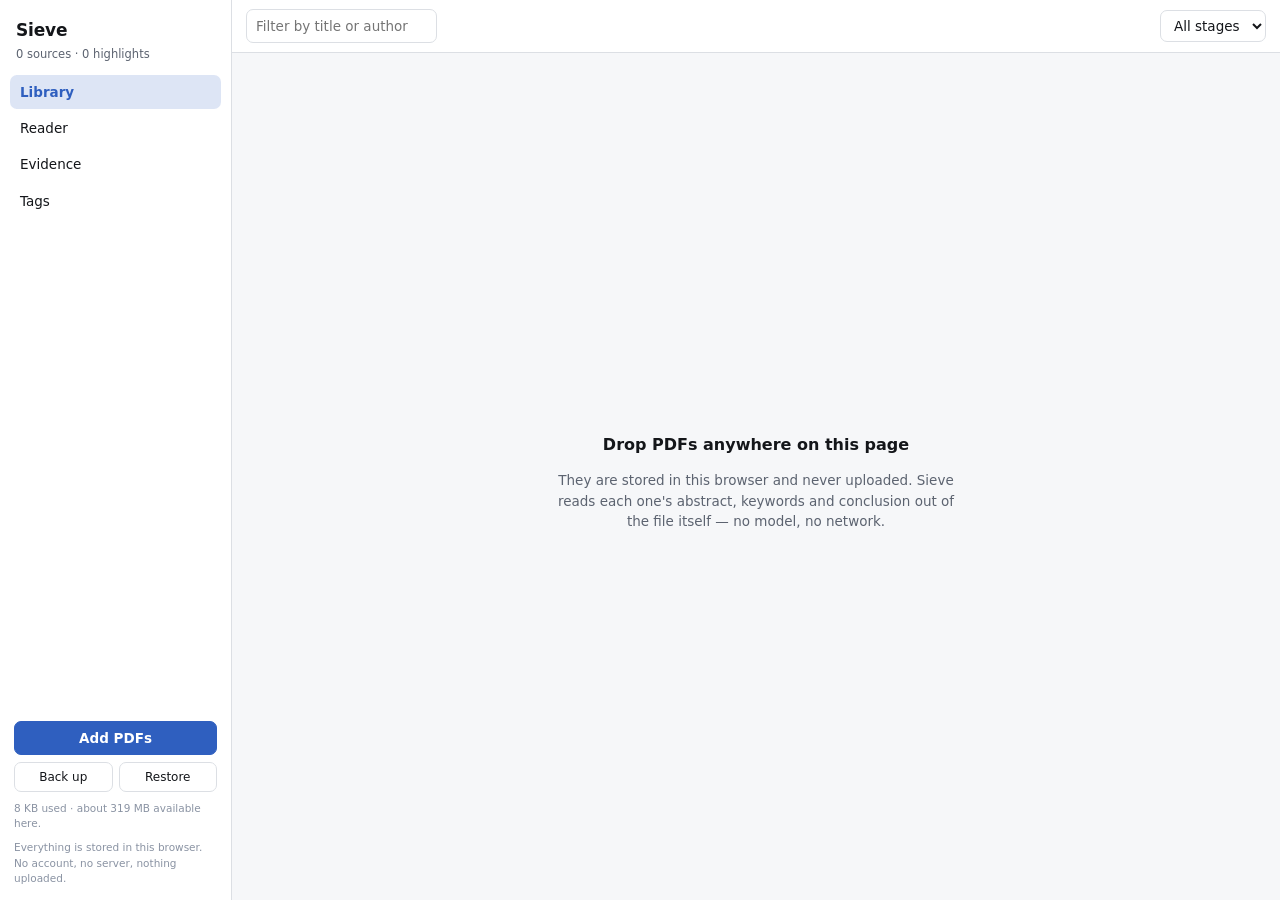
==== web/index.html @ b61b3036 "A web version: read and highlight PDFs in the browser, with nothing uploaded Answers the Windows que" ====
<!doctype html>
<html lang="en">
<head>
<meta charset="utf-8">
<meta name="viewport" content="width=device-width, initial-scale=1">
<title>Sieve</title>
<meta name="description" content="A provenance-first research workspace. Runs in your browser; your library never leaves it.">
<link rel="manifest" href="manifest.webmanifest">
<meta name="theme-color" content="#1c2028">
<link rel="stylesheet" href="app.css">
</head>
<body>
<div id="app">
  <nav id="sidebar">
    <header>
      <h1>Sieve</h1>
      <p id="libraryCount">no sources yet</p>
    </header>
    <button class="nav" data-view="library" aria-current="true">Library</button>
    <button class="nav" data-view="reader">Reader</button>
    <button class="nav" data-view="evidence">Evidence</button>
    <button class="nav" data-view="tags">Tags</button>
    <footer>
      <button id="addBtn" class="primary">Add PDFs</button>
      <div class="row">
        <button id="exportBtn" class="quiet">Back up</button>
        <button id="importBtn" class="quiet">Restore</button>
      </div>
      <p id="storage" class="hint"></p>
      <p class="hint">
        Everything is stored in this browser. No account, no server, nothing uploaded.
      </p>
    </footer>
  </nav>

  <main>
    <section id="library" class="view">
      <div class="bar">
        <input id="filter" type="search" placeholder="Filter by title or author" aria-label="Filter sources">
        <span class="grow"></span>
        <select id="stageFilter" aria-label="Filter by stage">
          <option value="">All stages</option>
          <option value="identified">To screen</option>
          <option value="included">Included</option>
          <option value="excluded">Excluded</option>
        </select>
      </div>
      <div id="sourceList" class="list"></div>
      <div id="libraryEmpty" class="empty">
        <h2>Drop PDFs anywhere on this page</h2>
        <p>They are stored in this browser and never uploaded. Sieve reads each one's abstract,
           keywords and conclusion out of the file itself — no model, no network.</p>
      </div>
    </section>

    <section id="reader" class="view hidden">
      <div class="bar" id="readerBar">
        <strong id="readerTitle">No source open</strong>
        <span class="grow"></span>
        <div id="palette" class="palette"></div>
        <button id="zoomOut" class="quiet" aria-label="Zoom out">−</button>
        <button id="zoomIn" class="quiet" aria-label="Zoom in">+</button>
      </div>
      <div id="selectionHint" class="hint bar-sub">Select text, then click a colour or press its number.</div>
      <div class="split">
        <div id="pages" class="pages"></div>
        <aside id="readerSide">
          <h3>Highlights</h3>
          <div id="readerEvidence" class="list compact"></div>
        </aside>
      </div>
    </section>

    <section id="evidence" class="view hidden">
      <div class="bar">
        <input id="evFilter" type="search" placeholder="Search your highlights" aria-label="Search highlights">
        <span class="grow"></span>
        <button id="exportEvidence" class="quiet">Export Markdown</button>
        <button id="exportCsv" class="quiet">Export CSV</button>
      </div>
      <div id="evidenceList" class="list"></div>
    </section>

    <section id="tags" class="view hidden">
      <div class="bar"><strong>Tags</strong><span class="grow"></span>
        <button id="addTag" class="quiet">New tag</button></div>
      <div id="tagList" class="list"></div>
    </section>
  </main>
</div>

<div id="drop" class="drop hidden"><div>Drop PDFs to add them</div></div>
<div id="toast" class="toast hidden"></div>
<input id="fileInput" type="file" accept="application/pdf" multiple hidden>
<input id="jsonInput" type="file" accept="application/json" hidden>

<script type="module" src="app.js"></script>
</body>
</html>
---- web/app.css ----
/* Same visual language as the desktop app: a quiet, paper-like workspace where the only
   strong colour is the researcher's own tags. Light and dark both, following the system. */
:root {
  color-scheme: light dark;
  --bg: #f6f7f9;
  --surface: #ffffff;
  --raised: #ffffff;
  --line: #dcdfe4;
  --text: #14161a;
  --dim: #5c6370;
  --faint: #8a93a3;
  --accent: #2f5fbf;
  --emerald: #2e7d55;
  --rose: #b23a33;
  --amber: #8a6a12;
  --radius: 9px;
  --sidebar: 232px;
}
@media (prefers-color-scheme: dark) {
  :root {
    --bg: #16181c; --surface: #1e2127; --raised: #23262d; --line: #333842;
    --text: #e7e9ee; --dim: #a4acbb; --faint: #7d8697;
    --accent: #6ea0ff; --emerald: #58c98d; --rose: #f0736a; --amber: #e2b950;
  }
}
* { box-sizing: border-box; }
html, body { height: 100%; margin: 0; }
body {
  font: 13.5px/1.5 -apple-system, BlinkMacSystemFont, "Segoe UI", Roboto, Inter, system-ui, sans-serif;
  background: var(--bg); color: var(--text); overflow: hidden;
}
#app { display: flex; height: 100%; }

/* Sidebar */
#sidebar {
  width: var(--sidebar); flex: 0 0 var(--sidebar); background: var(--surface);
  border-right: 1px solid var(--line); display: flex; flex-direction: column; padding: 14px 10px;
}
#sidebar header { padding: 4px 6px 12px; }
#sidebar h1 { font-size: 17px; margin: 0; letter-spacing: -0.01em; }
#sidebar header p { margin: 2px 0 0; font-size: 11.5px; color: var(--dim); }
.nav {
  display: block; width: 100%; text-align: left; padding: 7px 10px; margin-bottom: 2px;
  border: 0; border-radius: 7px; background: transparent; color: var(--text);
  font: inherit; cursor: pointer;
}
.nav:hover { background: color-mix(in srgb, var(--text) 7%, transparent); }
.nav[aria-current="true"] { background: color-mix(in srgb, var(--accent) 16%, transparent); color: var(--accent); font-weight: 600; }
#sidebar footer { margin-top: auto; display: flex; flex-direction: column; gap: 7px; padding: 8px 4px 0; }
.row { display: flex; gap: 6px; }
.row > * { flex: 1; }
.hint { font-size: 10.5px; color: var(--faint); margin: 2px 0 0; line-height: 1.45; }

/* Controls */
button {
  font: inherit; border-radius: 7px; border: 1px solid var(--line);
  background: var(--raised); color: var(--text); padding: 6px 11px; cursor: pointer;
}
button:hover { border-color: color-mix(in srgb, var(--accent) 45%, var(--line)); }
button.primary { background: var(--accent); border-color: var(--accent); color: #fff; font-weight: 600; }
button.quiet { background: transparent; font-size: 12px; padding: 5px 9px; }
button.danger { color: var(--rose); }
input, select {
  font: inherit; padding: 6px 9px; border-radius: 7px;
  border: 1px solid var(--line); background: var(--raised); color: var(--text);
}
input:focus-visible, button:focus-visible, select:focus-visible {
  outline: 2px solid var(--accent); outline-offset: 1px;
}

/* Layout */
main { flex: 1; min-width: 0; display: flex; flex-direction: column; }
.view { flex: 1; min-height: 0; display: flex; flex-direction: column; }
.hidden { display: none !important; }
.bar {
  display: flex; align-items: center; gap: 8px; padding: 9px 14px;
  border-bottom: 1px solid var(--line); background: var(--surface); flex: 0 0 auto;
}
.bar-sub { padding: 5px 14px; border-bottom: 1px solid var(--line); background: var(--surface); }
.grow { flex: 1; }
.list { overflow-y: auto; padding: 12px 14px; display: flex; flex-direction: column; gap: 8px; }
.empty { margin: auto; max-width: 460px; text-align: center; color: var(--dim); padding: 30px; }
.empty h2 { font-size: 16px; color: var(--text); margin: 0 0 6px; }

/* Cards */
.card {
  background: var(--raised); border: 1px solid var(--line); border-radius: var(--radius);
  padding: 11px 13px;
}
.card h4 { margin: 0 0 3px; font-size: 13.5px; font-weight: 600; }
.meta { font-size: 11.5px; color: var(--dim); }
.chips { display: flex; flex-wrap: wrap; gap: 5px; margin-top: 7px; align-items: center; }
.chip {
  font-size: 11px; padding: 2px 7px; border-radius: 99px; font-weight: 500;
  background: color-mix(in srgb, currentColor 16%, transparent);
}
.actions { display: flex; gap: 6px; margin-top: 9px; flex-wrap: wrap; }

/* Reader */
.split { flex: 1; min-height: 0; display: flex; }
.pages { flex: 1; overflow: auto; padding: 18px; display: flex; flex-direction: column; align-items: center; gap: 18px; }
#readerSide {
  width: 320px; flex: 0 0 320px; border-left: 1px solid var(--line);
  background: var(--surface); overflow-y: auto; padding: 12px;
}
#readerSide h3 { margin: 0 0 8px; font-size: 12px; text-transform: uppercase; letter-spacing: .06em; color: var(--dim); }
.page { position: relative; box-shadow: 0 2px 14px rgba(0,0,0,.22); background: #fff; }
.page canvas { display: block; }
.marks { position: absolute; inset: 0; pointer-events: none; }
.mark { position: absolute; border-radius: 2px; transition: background .2s; }
.mark.flash { outline: 2px solid var(--accent); }

/* pdf.js text layer — invisible text sitting exactly over the rendered glyphs, which is
   what makes selection possible at all. */
.textLayer {
  position: absolute; inset: 0; overflow: hidden; line-height: 1;
  opacity: 1; color: transparent; user-select: text;
}
.textLayer span, .textLayer br {
  position: absolute; white-space: pre; cursor: text; transform-origin: 0 0;
}
.textLayer ::selection { background: color-mix(in srgb, var(--accent) 35%, transparent); }

/* Tag palette */
.palette { display: flex; gap: 5px; flex-wrap: wrap; }
.swatch {
  display: inline-flex; align-items: center; gap: 5px; padding: 4px 9px; border-radius: 7px;
  border: 1px solid var(--line); background: var(--raised); cursor: pointer; font-size: 12px;
}
.swatch .dot { width: 11px; height: 11px; border-radius: 3px; }
.swatch kbd {
  font: 10px ui-monospace, monospace; color: var(--faint); border: 0; background: none; padding: 0;
}
.swatch[aria-pressed="true"] { border-color: currentColor; }
.swatch:disabled { opacity: .45; cursor: default; }

/* Evidence */
.quote {
  font: 13.5px/1.55 Georgia, "Iowan Old Style", serif;
  border-left: 3px solid; padding-left: 9px; margin: 7px 0 0;
}
.list.compact .card { padding: 9px 10px; }

/* Overlays */
.drop {
  position: fixed; inset: 0; background: color-mix(in srgb, var(--accent) 12%, transparent);
  border: 3px solid var(--accent); display: grid; place-items: center; z-index: 50;
  font-size: 16px; font-weight: 600; pointer-events: none;
}
.toast {
  position: fixed; left: 50%; bottom: 26px; transform: translateX(-50%);
  background: var(--raised); border: 1px solid var(--line); border-radius: 99px;
  padding: 9px 18px; box-shadow: 0 6px 24px rgba(0,0,0,.24); z-index: 60; max-width: 80vw;
}
/* Below this the sidebar becomes a strip across the top. A 62px column just wraps every
   label into an unreadable stack, which is what the first screenshot showed. */
@media (max-width: 860px) {
  #app { flex-direction: column; }
  #sidebar {
    width: 100%; flex: 0 0 auto; flex-direction: row; align-items: center;
    gap: 6px; padding: 8px 10px; border-right: 0; border-bottom: 1px solid var(--line);
    overflow-x: auto;
  }
  #sidebar header { padding: 0 10px 0 2px; flex: 0 0 auto; }
  #sidebar header p { display: none; }
  .nav { width: auto; flex: 0 0 auto; padding: 6px 12px; margin: 0; white-space: nowrap; }
  #sidebar footer {
    margin: 0 0 0 auto; flex-direction: row; align-items: center; gap: 6px; padding: 0;
    flex: 0 0 auto;
  }
  #sidebar footer .row { width: auto; }
  #sidebar footer .hint { display: none; }
  #sidebar footer button { white-space: nowrap; }
  #readerSide { display: none; }
  .bar { flex-wrap: wrap; }
}
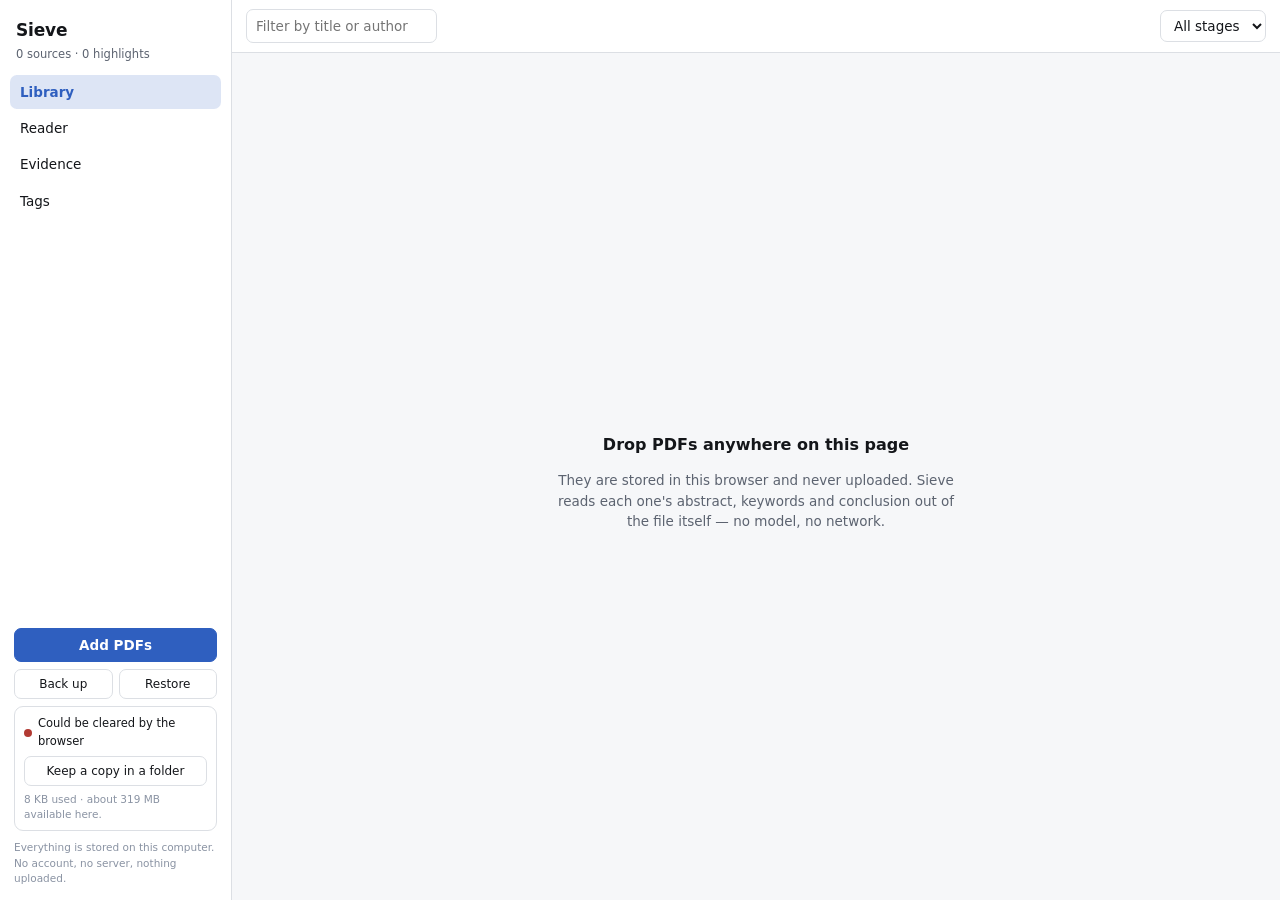
==== commit bb36c476: "Make the browser library survive, and say plainly whether it has "Where does my work go and how do I" ====
--- a/web/index.html
+++ b/web/index.html
@@ -26,9 +26,13 @@
         <button id="exportBtn" class="quiet">Back up</button>
         <button id="importBtn" class="quiet">Restore</button>
       </div>
-      <p id="storage" class="hint"></p>
+      <div id="safety" class="safety">
+        <div class="safety-line"><span id="safetyDot" class="dot"></span><span id="safetyText">Checking…</span></div>
+        <button id="folderBtn" class="quiet">Keep a copy in a folder</button>
+        <p id="storage" class="hint"></p>
+      </div>
       <p class="hint">
-        Everything is stored in this browser. No account, no server, nothing uploaded.
+        Everything is stored on this computer. No account, no server, nothing uploaded.
       </p>
     </footer>
   </nav>
--- a/web/app.css
+++ b/web/app.css
@@ -141,6 +141,18 @@
 }
 .list.compact .card { padding: 9px 10px; }
 
+/* Storage safety */
+.safety {
+  border: 1px solid var(--line); border-radius: var(--radius);
+  padding: 8px 9px; display: flex; flex-direction: column; gap: 6px;
+}
+.safety-line { display: flex; align-items: center; gap: 6px; font-size: 11.5px; }
+.safety .dot { width: 8px; height: 8px; border-radius: 50%; flex: 0 0 auto; background: var(--faint); }
+.safety .dot.good { background: var(--emerald); }
+.safety .dot.warn { background: var(--amber); }
+.safety .dot.bad  { background: var(--rose); }
+.safety .hint { margin: 0; }
+
 /* Overlays */
 .drop {
   position: fixed; inset: 0; background: color-mix(in srgb, var(--accent) 12%, transparent);
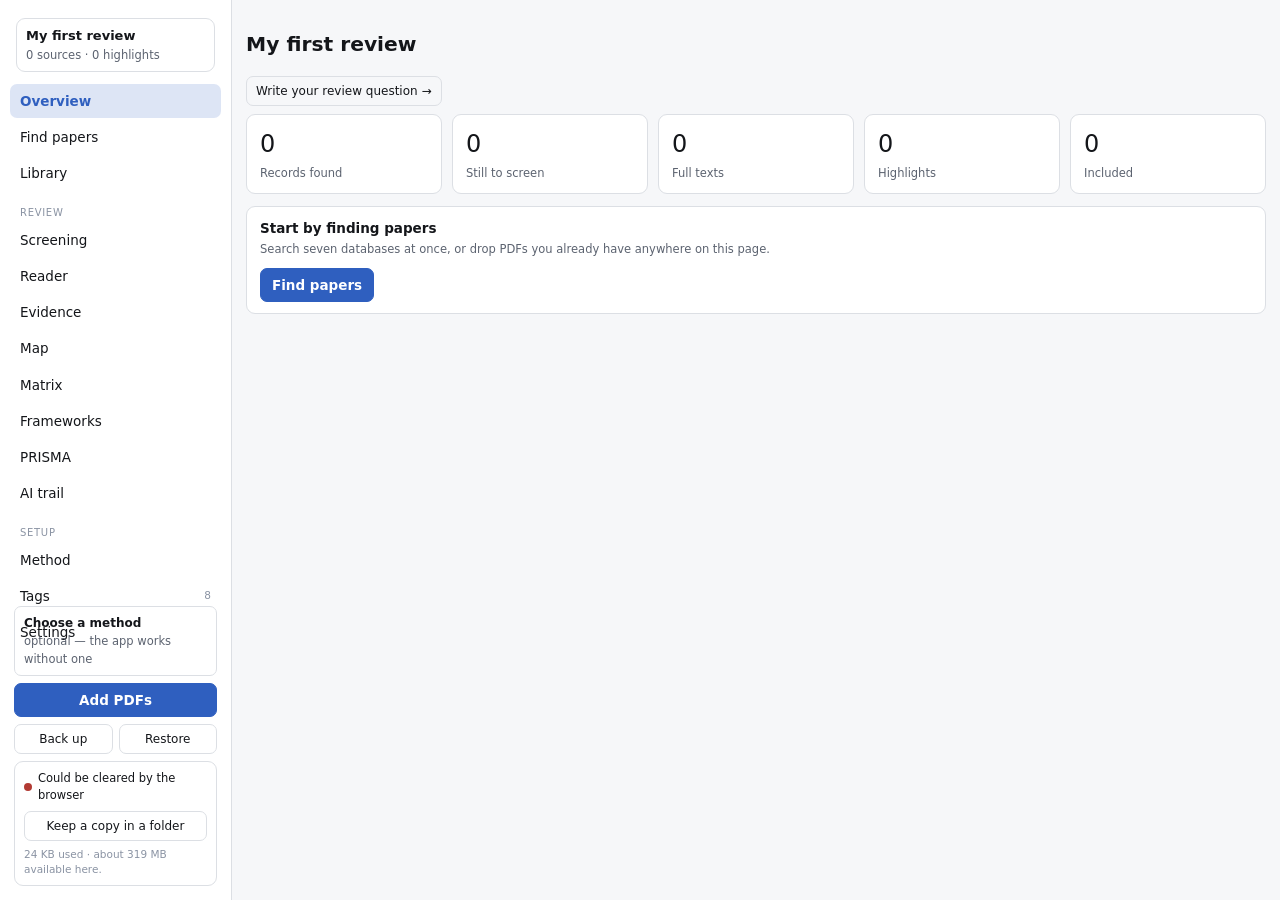
==== commit 28bb6e6c: "Make the browser version the whole workspace, not the reading core The deployed page had four screen" ====
--- a/web/index.html
+++ b/web/index.html
@@ -5,6 +5,7 @@
 <meta name="viewport" content="width=device-width, initial-scale=1">
 <title>Sieve</title>
 <meta name="description" content="A provenance-first research workspace. Runs in your browser; your library never leaves it.">
+<link rel="icon" href="icon.svg" type="image/svg+xml">
 <link rel="manifest" href="manifest.webmanifest">
 <meta name="theme-color" content="#1c2028">
 <link rel="stylesheet" href="app.css">
@@ -13,14 +14,36 @@
 <div id="app">
   <nav id="sidebar">
     <header>
-      <h1>Sieve</h1>
-      <p id="libraryCount">no sources yet</p>
+      <button id="projectPicker" class="project">
+        <span id="projectName">Review</span>
+        <span id="projectMeta" class="meta"></span>
+      </button>
     </header>
-    <button class="nav" data-view="library" aria-current="true">Library</button>
-    <button class="nav" data-view="reader">Reader</button>
-    <button class="nav" data-view="evidence">Evidence</button>
-    <button class="nav" data-view="tags">Tags</button>
+
+    <div id="navlist">
+      <button class="nav" data-view="overview" aria-current="true">Overview</button>
+      <button class="nav" data-view="find">Find papers</button>
+      <button class="nav" data-view="library">Library</button>
+      <p class="navgroup">Review</p>
+      <button class="nav" data-view="screening">Screening<span class="badge" id="badgeScreening"></span></button>
+      <button class="nav" data-view="reader">Reader</button>
+      <button class="nav" data-view="evidence">Evidence<span class="badge" id="badgeEvidence"></span></button>
+      <button class="nav" data-view="map">Map</button>
+      <button class="nav" data-view="matrix">Matrix</button>
+      <button class="nav" data-view="frames">Frameworks</button>
+      <button class="nav" data-view="prisma">PRISMA</button>
+      <button class="nav" data-view="trail">AI trail<span class="badge" id="badgeTrail"></span></button>
+      <p class="navgroup">Setup</p>
+      <button class="nav" data-view="method">Method</button>
+      <button class="nav" data-view="tags">Tags<span class="badge" id="badgeTags"></span></button>
+      <button class="nav" data-view="settings">Settings</button>
+    </div>
+
     <footer>
+      <button id="methodLine" class="methodline">
+        <span id="methodName">Choose a method</span>
+        <span id="methodStep" class="meta"></span>
+      </button>
       <button id="addBtn" class="primary">Add PDFs</button>
       <div class="row">
         <button id="exportBtn" class="quiet">Back up</button>
@@ -31,70 +54,114 @@
         <button id="folderBtn" class="quiet">Keep a copy in a folder</button>
         <p id="storage" class="hint"></p>
       </div>
-      <p class="hint">
-        Everything is stored on this computer. No account, no server, nothing uploaded.
-      </p>
     </footer>
   </nav>
 
   <main>
-    <section id="library" class="view">
+    <section id="overview" class="view"></section>
+    <section id="find" class="view hidden"></section>
+    <section id="library" class="view hidden">
       <div class="bar">
         <input id="filter" type="search" placeholder="Filter by title or author" aria-label="Filter sources">
+        <select id="stageFilter" aria-label="Filter by stage"><option value="">All stages</option></select>
         <span class="grow"></span>
-        <select id="stageFilter" aria-label="Filter by stage">
-          <option value="">All stages</option>
-          <option value="identified">To screen</option>
-          <option value="included">Included</option>
-          <option value="excluded">Excluded</option>
-        </select>
+        <span id="libraryCount" class="meta"></span>
       </div>
       <div id="sourceList" class="list"></div>
-      <div id="libraryEmpty" class="empty">
-        <h2>Drop PDFs anywhere on this page</h2>
-        <p>They are stored in this browser and never uploaded. Sieve reads each one's abstract,
-           keywords and conclusion out of the file itself — no model, no network.</p>
-      </div>
     </section>
+    <section id="screening" class="view hidden"></section>
+    <section id="reader" class="view hidden">
+      <div class="reader">
+        <aside id="paperRail" class="rail">
+          <div class="rail-head">
+            <span class="section-label">Papers</span>
+            <button id="railHide" class="icon" title="Hide the paper list" aria-label="Hide the paper list">&#8676;</button>
+          </div>
+          <div class="rail-controls">
+            <select id="railFilter" aria-label="Which papers to list">
+              <option value="included">Included</option>
+              <option value="withPDF">Has PDF</option>
+              <option value="marked">Highlighted</option>
+              <option value="all">All</option>
+            </select>
+            <span id="railCount" class="meta"></span>
+          </div>
+          <input id="railSearch" type="search" placeholder="Find a paper" aria-label="Find a paper">
+          <div id="railList" class="rail-list"></div>
+        </aside>
 
-    <section id="reader" class="view hidden">
-      <div class="bar" id="readerBar">
-        <strong id="readerTitle">No source open</strong>
-        <span class="grow"></span>
-        <div id="palette" class="palette"></div>
-        <button id="zoomOut" class="quiet" aria-label="Zoom out">−</button>
-        <button id="zoomIn" class="quiet" aria-label="Zoom in">+</button>
-      </div>
-      <div id="selectionHint" class="hint bar-sub">Select text, then click a colour or press its number.</div>
-      <div class="split">
-        <div id="pages" class="pages"></div>
-        <aside id="readerSide">
-          <h3>Highlights</h3>
-          <div id="readerEvidence" class="list compact"></div>
+        <div class="reader-main">
+          <div class="bar" id="readerBar">
+            <button id="railShow" class="icon hidden" title="Show the paper list" aria-label="Show the paper list">&#8677;</button>
+            <span class="titleblock">
+              <strong id="readerTitle">No paper open</strong>
+              <span id="readerByline" class="meta"></span>
+            </span>
+            <span class="grow"></span>
+            <input id="findText" type="search" placeholder="Find in document" aria-label="Find in document">
+            <span id="findCount" class="meta tabular"></span>
+            <button id="findPrev" class="icon" aria-label="Previous match">&#8963;</button>
+            <button id="findNext" class="icon" aria-label="Next match">&#8964;</button>
+            <span class="sep"></span>
+            <button id="zoomOut" class="icon" aria-label="Zoom out">&minus;</button>
+            <button id="zoomIn" class="icon" aria-label="Zoom in">+</button>
+            <span id="pageLabel" class="meta tabular"></span>
+          </div>
+
+          <div class="bar-sub palette-bar">
+            <div class="row-line">
+              <span class="lab">Recording</span>
+              <div id="stances" class="palette"></div>
+              <span id="stanceBlurb" class="hint"></span>
+              <span class="grow"></span>
+              <button id="keysBtn" class="quiet">? keys</button>
+              <button id="thoughtBtn" class="quiet accent">Add a thought</button>
+            </div>
+            <div class="row-line">
+              <span class="lab">as</span>
+              <div id="palette" class="palette"></div>
+              <span class="grow"></span>
+              <span id="selectionHint" class="hint">Select text, then click a colour or press its number.</span>
+            </div>
+          </div>
+
+          <div id="pages" class="pages"></div>
+        </div>
+
+        <aside id="inspector">
+          <div id="inspectorTabs" class="tabs"></div>
+          <div id="inspectorBody" class="inspector-body"></div>
         </aside>
       </div>
     </section>
-
     <section id="evidence" class="view hidden">
       <div class="bar">
         <input id="evFilter" type="search" placeholder="Search your highlights" aria-label="Search highlights">
         <span class="grow"></span>
-        <button id="exportEvidence" class="quiet">Export Markdown</button>
-        <button id="exportCsv" class="quiet">Export CSV</button>
+        <button id="exportEvidence" class="quiet">Markdown</button>
+        <button id="exportCsv" class="quiet">CSV</button>
       </div>
+      <div id="evStances" class="bar-sub"></div>
       <div id="evidenceList" class="list"></div>
     </section>
-
+    <section id="map" class="view hidden"></section>
+    <section id="matrix" class="view hidden"></section>
+    <section id="frames" class="view hidden"></section>
+    <section id="prisma" class="view hidden"></section>
+    <section id="trail" class="view hidden"></section>
+    <section id="method" class="view hidden"></section>
     <section id="tags" class="view hidden">
       <div class="bar"><strong>Tags</strong><span class="grow"></span>
         <button id="addTag" class="quiet">New tag</button></div>
       <div id="tagList" class="list"></div>
     </section>
+    <section id="settings" class="view hidden"></section>
   </main>
 </div>
 
 <div id="drop" class="drop hidden"><div>Drop PDFs to add them</div></div>
 <div id="toast" class="toast hidden"></div>
+<div id="modal" class="modal hidden"><div class="sheet" id="modalBody"></div></div>
 <input id="fileInput" type="file" accept="application/pdf" multiple hidden>
 <input id="jsonInput" type="file" accept="application/json" hidden>
 
--- a/web/app.css
+++ b/web/app.css
@@ -37,6 +37,7 @@
   border-right: 1px solid var(--line); display: flex; flex-direction: column; padding: 14px 10px;
 }
 #sidebar header { padding: 4px 6px 12px; }
+#navlist { display: flex; flex-direction: column; min-height: 0; }
 #sidebar h1 { font-size: 17px; margin: 0; letter-spacing: -0.01em; }
 #sidebar header p { margin: 2px 0 0; font-size: 11.5px; color: var(--dim); }
 .nav {
@@ -96,19 +97,112 @@
 }
 .actions { display: flex; gap: 6px; margin-top: 9px; flex-wrap: wrap; }
 
-/* Reader */
-.split { flex: 1; min-height: 0; display: flex; }
+/* Reader — three panes, as on the desktop: the papers you can read, the page, and what you
+   have taken out of it. */
+.reader { flex: 1; min-height: 0; display: flex; }
+.reader-main { flex: 1; min-width: 0; display: flex; flex-direction: column; }
 .pages { flex: 1; overflow: auto; padding: 18px; display: flex; flex-direction: column; align-items: center; gap: 18px; }
-#readerSide {
-  width: 320px; flex: 0 0 320px; border-left: 1px solid var(--line);
-  background: var(--surface); overflow-y: auto; padding: 12px;
-}
-#readerSide h3 { margin: 0 0 8px; font-size: 12px; text-transform: uppercase; letter-spacing: .06em; color: var(--dim); }
+
+.rail {
+  width: 250px; flex: 0 0 250px; border-right: 1px solid var(--line);
+  background: var(--surface); display: flex; flex-direction: column; min-height: 0;
+}
+.rail-head { display: flex; align-items: center; gap: 6px; padding: 10px 10px 4px; }
+.rail-controls { display: flex; align-items: center; gap: 6px; padding: 0 10px 6px; }
+.rail-controls select { flex: 1; min-width: 0; font-size: 12px; padding: 4px 7px; }
+.rail input[type="search"] { margin: 0 10px 8px; font-size: 12px; padding: 5px 8px; }
+.rail-list { flex: 1; overflow-y: auto; border-top: 1px solid var(--line); }
+.rail-empty { padding: 16px 12px; display: flex; flex-direction: column; gap: 8px; align-items: flex-start; }
+.rail-item {
+  display: flex; flex-direction: column; gap: 2px; width: 100%; text-align: left;
+  padding: 9px 11px; border: 0; border-bottom: 1px solid var(--line); border-radius: 0;
+  background: transparent; cursor: pointer;
+}
+.rail-item:hover { background: color-mix(in srgb, var(--text) 6%, transparent); }
+.rail-item[aria-current="true"] { background: color-mix(in srgb, var(--accent) 15%, transparent); }
+.rail-item .rail-title {
+  font-size: 12px; font-weight: 600; line-height: 1.35;
+  display: -webkit-box; -webkit-line-clamp: 2; -webkit-box-orient: vertical; overflow: hidden;
+}
+.rail-item .chips { margin-top: 4px; }
+
+#readerBar .titleblock { display: flex; flex-direction: column; min-width: 0; }
+#readerBar .titleblock strong { font-size: 13px; font-weight: 600; }
+#readerBar .titleblock strong, #readerBar .titleblock .meta { white-space: nowrap; overflow: hidden; text-overflow: ellipsis; }
+#readerBar input[type="search"] { width: 180px; font-size: 12px; padding: 5px 8px; }
+.tabular { font-variant-numeric: tabular-nums; }
+.sep { width: 1px; height: 16px; background: var(--line); }
+button.icon {
+  border: 0; background: transparent; color: var(--dim); padding: 4px 7px;
+  line-height: 1; font-size: 13px; border-radius: 6px;
+}
+button.icon:hover { background: color-mix(in srgb, var(--text) 8%, transparent); color: var(--text); }
+button.icon:disabled { opacity: .35; }
+button.icon.danger { color: var(--rose); }
+
+.palette-bar { display: flex; flex-direction: column; gap: 5px; }
+.row-line { display: flex; align-items: flex-start; gap: 8px; min-width: 0; }
+/* The labels name the row beside them, so they sit on its first line rather than floating
+   in the middle of a palette that has wrapped onto two. */
+.row-line .lab, .row-line .hint { font-size: 11.5px; color: var(--dim); flex: 0 0 auto; padding-top: 5px; }
+/* The three stances are one control and must never break across lines; the tag palette
+   below may wrap freely. */
+#stances { flex-wrap: nowrap; }
+.row-line > .palette { flex: 0 1 auto; min-width: 0; }
+/* The blurb explains the stance; it is the first thing that should give way when the
+   window is narrow, because the buttons beside it are the things you click. */
+#stanceBlurb { flex: 0 1 auto; min-width: 0; overflow: hidden; text-overflow: ellipsis; white-space: nowrap; }
+#selectionHint { flex: 0 0 auto; }
+.palette-bar button.quiet { flex: 0 0 auto; white-space: nowrap; }
+.palette-bar .row-line > button { margin-top: 1px; }
+button.accent { color: var(--accent); }
+
+#inspector {
+  width: 340px; flex: 0 0 340px; border-left: 1px solid var(--line);
+  background: var(--surface); display: flex; flex-direction: column; min-height: 0;
+}
+.tabs { display: flex; gap: 4px; padding: 10px; border-bottom: 1px solid var(--line); }
+.tab {
+  flex: 1; font-size: 12px; padding: 5px 6px; border: 1px solid var(--line);
+  background: var(--raised); border-radius: 7px; cursor: pointer;
+}
+.tab[aria-pressed="true"] { background: color-mix(in srgb, var(--accent) 16%, transparent); border-color: transparent; color: var(--accent); font-weight: 600; }
+.inspector-body { flex: 1; overflow-y: auto; min-height: 0; display: flex; flex-direction: column; }
+.inspector-body .list { padding: 12px; }
+.inspector-head { display: flex; align-items: center; gap: 6px; padding: 10px 12px 0; }
+.section-label {
+  font-size: 10px; letter-spacing: .07em; text-transform: uppercase;
+  color: var(--faint); font-weight: 600; margin: 4px 0 0;
+}
+h5.section-label { margin: 6px 0 0; }
+.kv { display: flex; gap: 8px; align-items: baseline; font-size: 11.5px; margin-top: 4px; }
+.kv .k { flex: 0 0 96px; color: var(--dim); }
+.kv .v, .kv a { min-width: 0; word-break: break-word; }
+.kv kbd {
+  flex: 0 0 96px; font: 11px ui-monospace, monospace; color: var(--text);
+  background: color-mix(in srgb, var(--text) 8%, transparent); border-radius: 4px;
+  padding: 2px 5px; text-align: center;
+}
+.abstract.small { font-size: 12.5px; line-height: 1.55; color: var(--dim); }
+button.wide { width: 100%; margin-top: 5px; }
+button.wide.danger { color: var(--rose); }
+button.linky { text-align: left; padding: 4px 0; border: 0; background: none; color: var(--accent); }
+
+.stance-picker { display: flex; gap: 6px; margin-top: 12px; }
+.stance-option {
+  flex: 1; display: flex; flex-direction: column; gap: 2px; text-align: left; padding: 8px;
+  border: 1px solid var(--line); border-radius: 8px; background: var(--raised); cursor: pointer;
+}
+.stance-option[aria-pressed="true"] { border-color: currentColor; background: color-mix(in srgb, currentColor 12%, var(--raised)); }
+.stance-option strong { font-size: 12.5px; }
+
 .page { position: relative; box-shadow: 0 2px 14px rgba(0,0,0,.22); background: #fff; }
 .page canvas { display: block; }
-.marks { position: absolute; inset: 0; pointer-events: none; }
+.marks, .finds { position: absolute; inset: 0; pointer-events: none; }
 .mark { position: absolute; border-radius: 2px; transition: background .2s; }
 .mark.flash { outline: 2px solid var(--accent); }
+.find { position: absolute; border-radius: 2px; background: color-mix(in srgb, var(--amber) 45%, transparent); }
+.find.on { background: color-mix(in srgb, var(--amber) 80%, transparent); outline: 1px solid var(--amber); }
 
 /* pdf.js text layer — invisible text sitting exactly over the rendered glyphs, which is
    what makes selection possible at all. */
@@ -170,19 +264,191 @@
   #app { flex-direction: column; }
   #sidebar {
     width: 100%; flex: 0 0 auto; flex-direction: row; align-items: center;
-    gap: 6px; padding: 8px 10px; border-right: 0; border-bottom: 1px solid var(--line);
-    overflow-x: auto;
+    gap: 8px; padding: 8px 10px; border-right: 0; border-bottom: 1px solid var(--line);
   }
-  #sidebar header { padding: 0 10px 0 2px; flex: 0 0 auto; }
-  #sidebar header p { display: none; }
+  #sidebar header { padding: 0; flex: 0 0 auto; }
+  #sidebar header .meta { display: none; }
+  /* The nav becomes a strip that scrolls on its own, so the buttons beside it — Add PDFs
+     above all — stay where they can be pressed instead of being pushed off the edge. */
+  #navlist { flex-direction: row; flex: 1 1 auto; min-width: 0; overflow-x: auto; gap: 2px; }
+  .navgroup { display: none; }
   .nav { width: auto; flex: 0 0 auto; padding: 6px 12px; margin: 0; white-space: nowrap; }
   #sidebar footer {
-    margin: 0 0 0 auto; flex-direction: row; align-items: center; gap: 6px; padding: 0;
-    flex: 0 0 auto;
+    margin: 0; flex-direction: row; align-items: center; gap: 6px; padding: 0; flex: 0 0 auto;
   }
-  #sidebar footer .row { width: auto; }
-  #sidebar footer .hint { display: none; }
+  #sidebar footer .row, #sidebar footer .safety, #sidebar footer .methodline { display: none; }
   #sidebar footer button { white-space: nowrap; }
-  #readerSide { display: none; }
+  .rail, #inspector, .map-panel { display: none; }
+  .reader { flex-direction: column; }
   .bar { flex-wrap: wrap; }
-}
+  .screen-rail { display: none; }
+}
+
+/* Project picker */
+.project {
+  width: 100%; text-align: left; border: 1px solid var(--line); border-radius: var(--radius);
+  padding: 7px 9px; background: var(--raised); display: flex; flex-direction: column; gap: 1px;
+}
+.project #projectName { font-weight: 600; font-size: 13px; }
+.navgroup {
+  margin: 12px 0 3px; padding: 0 10px; font-size: 10px; letter-spacing: .07em;
+  text-transform: uppercase; color: var(--faint);
+}
+.nav { display: flex; align-items: center; justify-content: space-between; gap: 6px; }
+.badge { font-size: 10.5px; color: var(--faint); font-variant-numeric: tabular-nums; }
+
+/* Overview */
+.stats { display: flex; gap: 10px; flex-wrap: wrap; margin-bottom: 4px; }
+.stat {
+  flex: 1 1 130px; background: var(--raised); border: 1px solid var(--line);
+  border-radius: var(--radius); padding: 11px 13px; cursor: pointer; text-align: left;
+}
+.stat b { display: block; font-size: 24px; font-weight: 500; font-variant-numeric: tabular-nums; }
+.stat span { font-size: 11.5px; color: var(--dim); }
+.gap { display: flex; gap: 10px; align-items: flex-start; }
+.gap .n { font-size: 17px; font-weight: 600; font-variant-numeric: tabular-nums; }
+
+/* Search results */
+.provider {
+  font-size: 11.5px; padding: 3px 8px; border-radius: 99px; border: 1px solid var(--line);
+  background: var(--raised); cursor: pointer; display: inline-flex; gap: 5px; align-items: center;
+}
+.provider[aria-pressed="true"] { border-color: var(--accent); color: var(--accent); }
+.provider.blocked { opacity: .5; cursor: default; }
+
+/* Grids */
+.grid { overflow: auto; }
+.grid table { border-collapse: collapse; font-size: 12.5px; }
+.grid th, .grid td {
+  border: 1px solid var(--line); padding: 8px 9px; vertical-align: top;
+  text-align: left; min-width: 190px; max-width: 260px;
+}
+.grid th { background: var(--surface); position: sticky; top: 0; font-weight: 600; z-index: 2; }
+.grid td.rowhead, .grid th.rowhead {
+  position: sticky; left: 0; background: var(--surface); min-width: 180px; z-index: 1;
+}
+.grid th.rowhead { z-index: 3; }
+.grid td:hover { background: color-mix(in srgb, var(--accent) 7%, transparent); cursor: pointer; }
+.cellnote { font-size: 10.5px; color: var(--faint); display: block; margin-top: 4px; }
+
+/* PRISMA */
+.flow { display: flex; flex-direction: column; align-items: center; gap: 0; padding: 10px 0; }
+.flowrow { display: flex; align-items: flex-start; gap: 26px; }
+.box {
+  width: 260px; border: 1px solid var(--dim); background: var(--raised);
+  padding: 9px 11px; font-size: 12px;
+}
+.box.included { border-color: var(--emerald); background: color-mix(in srgb, var(--emerald) 12%, var(--raised)); }
+.box b { display: block; font-size: 15px; font-weight: 600; margin-top: 3px; font-variant-numeric: tabular-nums; }
+.box .sub { font-size: 10.5px; color: var(--dim); }
+.arrow-down { width: 1px; height: 20px; background: var(--dim); }
+.arrow-right { width: 26px; height: 1px; background: var(--dim); margin-top: 22px; }
+
+/* Modal */
+.modal {
+  position: fixed; inset: 0; background: rgba(0,0,0,.45); z-index: 70;
+  display: grid; place-items: center; padding: 20px;
+}
+.sheet {
+  background: var(--surface); border: 1px solid var(--line); border-radius: 12px;
+  padding: 18px; max-width: 620px; width: 100%; max-height: 84vh; overflow-y: auto;
+}
+.sheet h2 { margin: 0 0 4px; font-size: 17px; }
+.field { display: flex; flex-direction: column; gap: 3px; margin-top: 11px; }
+.field label { font-size: 11px; text-transform: uppercase; letter-spacing: .05em; color: var(--dim); }
+.field textarea, .field input {
+  font: inherit; padding: 7px 9px; border-radius: 7px; border: 1px solid var(--line);
+  background: var(--raised); color: var(--text); resize: vertical;
+}
+.sheet .actions { justify-content: flex-end; margin-top: 16px; }
+
+/* Screening */
+.screen-wrap { flex: 1; min-height: 0; display: flex; }
+.screen-queue { width: 260px; flex: 0 0 260px; border-right: 1px solid var(--line); overflow-y: auto; }
+.screen-body { flex: 1; overflow-y: auto; padding: 20px 24px; }
+.screen-rail {
+  width: 250px; flex: 0 0 250px; border-left: 1px solid var(--line);
+  background: var(--surface); overflow-y: auto; padding: 12px;
+}
+.queue-item { padding: 9px 11px; border-bottom: 1px solid var(--line); cursor: pointer; }
+.queue-item[aria-current="true"] { background: color-mix(in srgb, var(--accent) 14%, transparent); }
+.queue-item h5 { margin: 0 0 2px; font-size: 12px; font-weight: 600; }
+.reason { display: block; width: 100%; text-align: left; margin-bottom: 4px; font-size: 12px;
+  background: color-mix(in srgb, var(--rose) 10%, transparent); border-color: transparent; }
+.reason:hover { border-color: var(--rose); }
+mark.inc { background: color-mix(in srgb, var(--emerald) 30%, transparent); color: inherit; }
+mark.exc { background: color-mix(in srgb, var(--rose) 30%, transparent); color: inherit; }
+.abstract { font: 15px/1.6 Georgia, "Iowan Old Style", serif; max-width: 68ch; }
+
+/* Sidebar method line */
+.methodline {
+  width: 100%; text-align: left; display: flex; flex-direction: column; gap: 1px;
+  padding: 7px 9px; font-size: 12px; background: transparent;
+}
+.methodline #methodName { font-weight: 600; }
+
+/* Map */
+.map-split { flex: 1; min-height: 0; display: flex; }
+.map-canvas { flex: 1; min-width: 0; position: relative; background: var(--raised); }
+.map-canvas canvas { display: block; cursor: pointer; }
+.map-legend {
+  position: absolute; left: 12px; bottom: 12px; padding: 6px 9px; border-radius: 7px;
+  background: color-mix(in srgb, var(--surface) 88%, transparent); border: 1px solid var(--line);
+  backdrop-filter: blur(6px);
+}
+.map-legend .hint { margin: 0; }
+.map-legend .hint.accent { color: var(--accent); }
+.map-zoom {
+  position: absolute; right: 12px; bottom: 12px; display: flex; gap: 2px; padding: 3px;
+  border-radius: 7px; background: color-mix(in srgb, var(--surface) 88%, transparent);
+  border: 1px solid var(--line); backdrop-filter: blur(6px);
+}
+.map-canvas canvas { touch-action: none; }
+.map-panel {
+  width: 320px; flex: 0 0 320px; border-left: 1px solid var(--line); background: var(--surface);
+  overflow-y: auto; padding: 12px; display: flex; flex-direction: column; gap: 8px;
+}
+.map-panel h3 { margin: 0; font-size: 14px; }
+.near {
+  display: flex; gap: 8px; align-items: flex-start; width: 100%; text-align: left;
+  border: 0; background: transparent; padding: 5px 0; cursor: pointer; font-size: 12px;
+}
+.near:hover { color: var(--accent); }
+.near-n { flex: 0 0 22px; font: 600 10px ui-monospace, monospace; color: var(--accent); padding-top: 2px; }
+.near-body { display: flex; flex-direction: column; min-width: 0; }
+.near-body span:first-child { overflow: hidden; display: -webkit-box; -webkit-line-clamp: 2; -webkit-box-orient: vertical; }
+input.slider { padding: 0; width: 84px; accent-color: var(--accent); }
+
+/* Method */
+.prose { max-width: 880px; }
+.prose h2 { margin: 0; font-size: 22px; font-weight: 600; }
+.recipe-grid { display: grid; grid-template-columns: repeat(auto-fill, minmax(270px, 1fr)); gap: 10px; }
+.recipe .chips { margin-top: 8px; }
+.steps { margin-top: 12px; display: flex; flex-direction: column; }
+.step { display: flex; gap: 11px; align-items: flex-start; padding: 7px 0; position: relative; }
+.step + .step::before {
+  content: ''; position: absolute; left: 12px; top: -7px; height: 14px;
+  width: 1.5px; background: color-mix(in srgb, var(--text) 16%, transparent);
+}
+.step-n {
+  flex: 0 0 25px; height: 25px; border-radius: 50%; display: grid; place-items: center;
+  font-size: 11px; font-weight: 600; background: color-mix(in srgb, var(--text) 12%, transparent);
+  color: var(--dim);
+}
+.step[data-state="now"] .step-n { background: var(--accent); color: #fff; }
+.step[data-state="done"] .step-n { background: var(--emerald); color: #fff; }
+.step-body { display: flex; flex-direction: column; gap: 1px; flex: 1; min-width: 0; }
+.step[data-state="now"] .step-body strong { color: var(--accent); }
+.step-actions { display: flex; gap: 4px; flex: 0 0 auto; }
+.chosen-steps { display: flex; flex-direction: column; gap: 4px; margin-top: 6px; }
+.chosen-step {
+  display: flex; align-items: center; gap: 8px; padding: 5px 8px;
+  border: 1px solid var(--line); border-radius: 7px; font-size: 12.5px;
+}
+
+/* AI trail */
+.segmented { display: flex; gap: 0; border: 1px solid var(--line); border-radius: 7px; overflow: hidden; }
+.seg { border: 0; border-radius: 0; background: transparent; font-size: 12px; padding: 5px 10px; }
+.seg + .seg { border-left: 1px solid var(--line); }
+.seg[aria-pressed="true"] { background: color-mix(in srgb, var(--accent) 16%, transparent); color: var(--accent); font-weight: 600; }
+.card.good { background: color-mix(in srgb, var(--emerald) 8%, var(--raised)); border-color: color-mix(in srgb, var(--emerald) 35%, var(--line)); }
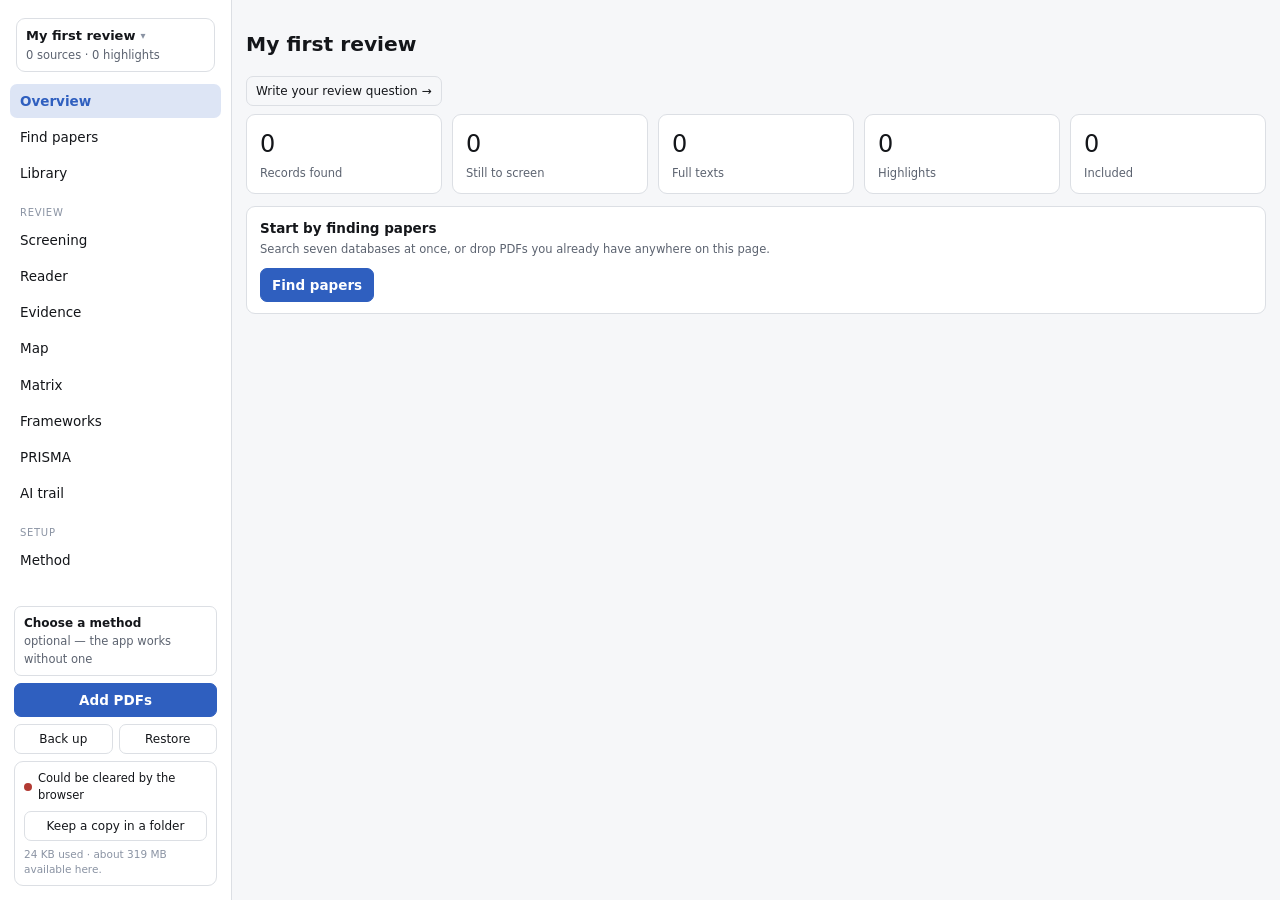
==== commit abe6f5ee: "Say when the library will not open, instead of showing a dead app A browser refuses to upgrade a dat" ====
--- a/web/index.html
+++ b/web/index.html
@@ -14,8 +14,11 @@
 <div id="app">
   <nav id="sidebar">
     <header>
-      <button id="projectPicker" class="project">
-        <span id="projectName">Review</span>
+      <button id="projectPicker" class="project" title="Switch review, or start a new one">
+        <span class="project-line">
+          <span id="projectName">Review</span>
+          <span class="chev" aria-hidden="true">&#9662;</span>
+        </span>
         <span id="projectMeta" class="meta"></span>
       </button>
     </header>
--- a/web/app.css
+++ b/web/app.css
@@ -37,7 +37,7 @@
   border-right: 1px solid var(--line); display: flex; flex-direction: column; padding: 14px 10px;
 }
 #sidebar header { padding: 4px 6px 12px; }
-#navlist { display: flex; flex-direction: column; min-height: 0; }
+#navlist { display: flex; flex-direction: column; flex: 1 1 auto; min-height: 0; overflow-y: auto; }
 #sidebar h1 { font-size: 17px; margin: 0; letter-spacing: -0.01em; }
 #sidebar header p { margin: 2px 0 0; font-size: 11.5px; color: var(--dim); }
 .nav {
@@ -47,7 +47,7 @@
 }
 .nav:hover { background: color-mix(in srgb, var(--text) 7%, transparent); }
 .nav[aria-current="true"] { background: color-mix(in srgb, var(--accent) 16%, transparent); color: var(--accent); font-weight: 600; }
-#sidebar footer { margin-top: auto; display: flex; flex-direction: column; gap: 7px; padding: 8px 4px 0; }
+#sidebar footer { margin-top: 8px; flex: 0 0 auto; display: flex; flex-direction: column; gap: 7px; padding: 8px 4px 0; }
 .row { display: flex; gap: 6px; }
 .row > * { flex: 1; }
 .hint { font-size: 10.5px; color: var(--faint); margin: 2px 0 0; line-height: 1.45; }
@@ -289,7 +289,10 @@
   width: 100%; text-align: left; border: 1px solid var(--line); border-radius: var(--radius);
   padding: 7px 9px; background: var(--raised); display: flex; flex-direction: column; gap: 1px;
 }
+.project:hover { border-color: color-mix(in srgb, var(--accent) 45%, var(--line)); }
+.project-line { display: flex; align-items: center; gap: 5px; }
 .project #projectName { font-weight: 600; font-size: 13px; }
+.project .chev { color: var(--faint); font-size: 10px; margin-left: auto; }
 .navgroup {
   margin: 12px 0 3px; padding: 0 10px; font-size: 10px; letter-spacing: .07em;
   text-transform: uppercase; color: var(--faint);
@@ -452,3 +455,12 @@
 .seg + .seg { border-left: 1px solid var(--line); }
 .seg[aria-pressed="true"] { background: color-mix(in srgb, var(--accent) 16%, transparent); color: var(--accent); font-weight: 600; }
 .card.good { background: color-mix(in srgb, var(--emerald) 8%, var(--raised)); border-color: color-mix(in srgb, var(--emerald) 35%, var(--line)); }
+
+/* The review picker */
+.review-row {
+  width: 100%; text-align: left; display: flex; flex-direction: column; gap: 2px;
+  padding: 10px 12px; margin-bottom: 6px; border: 1px solid var(--line);
+  border-radius: var(--radius); background: var(--raised); cursor: pointer;
+}
+.review-row[aria-current="true"] { border-color: var(--accent); }
+.review-row .project-line { gap: 7px; }
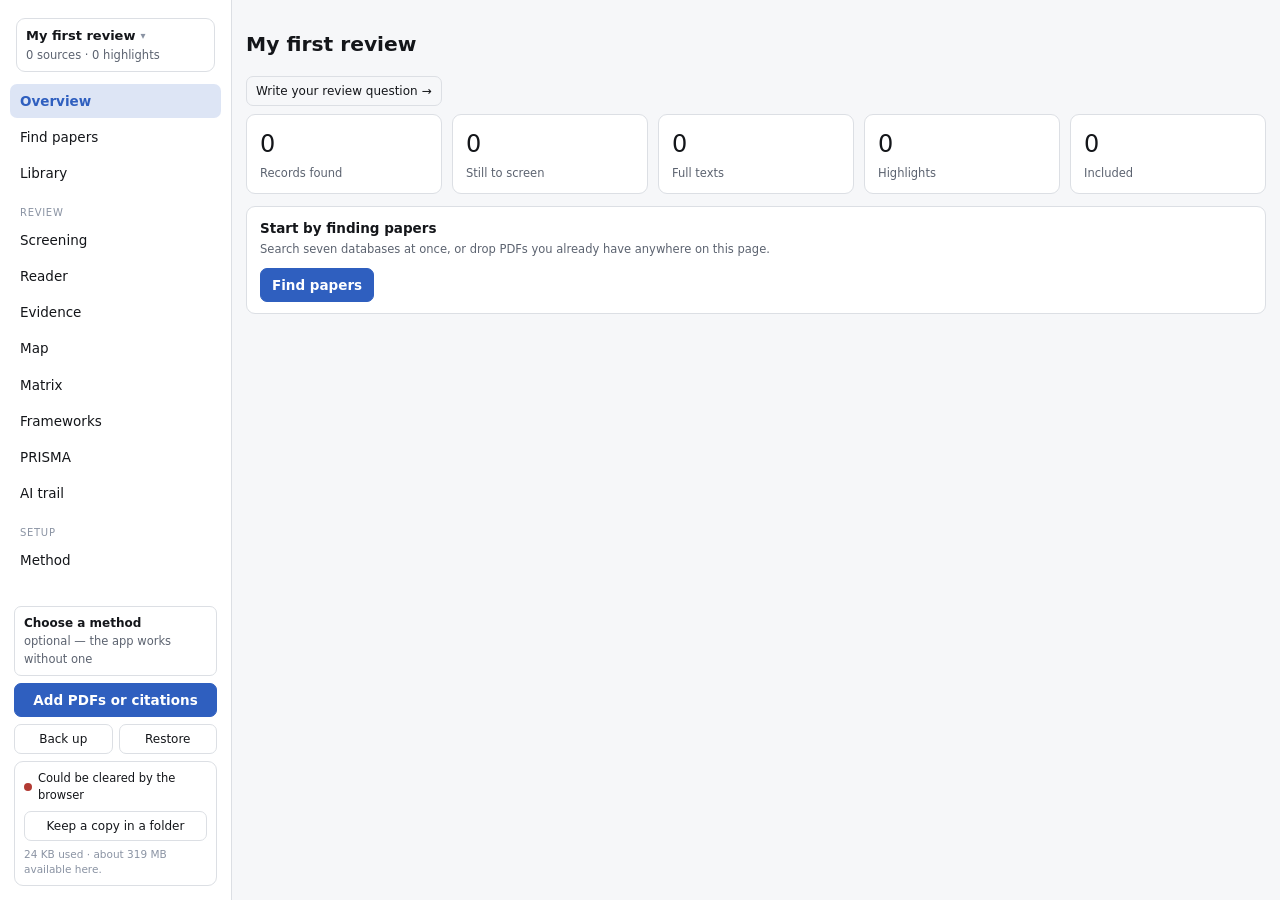
==== commit 550b3a05: "Export what the desktop exports, fetch the PDFs, and say how any of it works Four things were missin" ====
--- a/web/index.html
+++ b/web/index.html
@@ -40,6 +40,7 @@
       <button class="nav" data-view="method">Method</button>
       <button class="nav" data-view="tags">Tags<span class="badge" id="badgeTags"></span></button>
       <button class="nav" data-view="settings">Settings</button>
+      <button class="nav" data-view="guide">Guide</button>
     </div>
 
     <footer>
@@ -47,7 +48,7 @@
         <span id="methodName">Choose a method</span>
         <span id="methodStep" class="meta"></span>
       </button>
-      <button id="addBtn" class="primary">Add PDFs</button>
+      <button id="addBtn" class="primary">Add PDFs or citations</button>
       <div class="row">
         <button id="exportBtn" class="quiet">Back up</button>
         <button id="importBtn" class="quiet">Restore</button>
@@ -69,6 +70,8 @@
         <select id="stageFilter" aria-label="Filter by stage"><option value="">All stages</option></select>
         <span class="grow"></span>
         <span id="libraryCount" class="meta"></span>
+        <button id="getAllPDFs" class="quiet">Get missing PDFs</button>
+        <button id="libraryExport" class="quiet">Export…</button>
       </div>
       <div id="sourceList" class="list"></div>
     </section>
@@ -153,6 +156,7 @@
     <section id="prisma" class="view hidden"></section>
     <section id="trail" class="view hidden"></section>
     <section id="method" class="view hidden"></section>
+    <section id="guide" class="view hidden"></section>
     <section id="tags" class="view hidden">
       <div class="bar"><strong>Tags</strong><span class="grow"></span>
         <button id="addTag" class="quiet">New tag</button></div>
@@ -162,11 +166,11 @@
   </main>
 </div>
 
-<div id="drop" class="drop hidden"><div>Drop PDFs to add them</div></div>
+<div id="drop" class="drop hidden"><div>Drop PDFs, or a .bib / .ris file</div></div>
 <div id="toast" class="toast hidden"></div>
 <div id="modal" class="modal hidden"><div class="sheet" id="modalBody"></div></div>
-<input id="fileInput" type="file" accept="application/pdf" multiple hidden>
-<input id="jsonInput" type="file" accept="application/json" hidden>
+<input id="fileInput" type="file" accept="application/pdf,.pdf,.bib,.ris,.txt" multiple hidden>
+<input id="jsonInput" type="file" accept="application/json,.json,application/zip,.zip" hidden>
 
 <script type="module" src="app.js"></script>
 </body>
--- a/web/app.css
+++ b/web/app.css
@@ -464,3 +464,26 @@
 }
 .review-row[aria-current="true"] { border-color: var(--accent); }
 .review-row .project-line { gap: 7px; }
+
+/* Export and hand-off rows */
+.export-row { display: flex; align-items: center; gap: 12px; margin-bottom: 6px; }
+.export-row > div:first-child { flex: 1; min-width: 0; }
+.export-row h4 { margin: 0 0 2px; }
+.export-row .hint { margin-top: 3px; }
+.export-row button { flex: 0 0 auto; }
+.provider.elsewhere { border-style: dashed; color: var(--accent); }
+button.wide-link { width: 100%; text-align: left; margin-bottom: 4px;
+  background: color-mix(in srgb, var(--accent) 10%, transparent); border-color: transparent; }
+button.wide-link:hover { border-color: var(--accent); }
+
+/* Guide */
+.guide-step { padding: 13px 15px; }
+.guide-title { display: flex; align-items: center; gap: 10px; }
+.guide-title h4 { margin: 0; font-size: 14px; }
+.guide-body { margin: 8px 0 0; font-size: 13px; line-height: 1.6; color: var(--dim); max-width: 68ch; }
+.guide-tip {
+  margin: 8px 0 0; padding-left: 11px; font-size: 12px; line-height: 1.55; color: var(--faint);
+  border-left: 2px solid color-mix(in srgb, var(--accent) 45%, transparent); max-width: 68ch;
+}
+.kv.wide { align-items: flex-start; margin-top: 8px; }
+.kv.wide .k { flex: 0 0 210px; color: var(--text); font-weight: 600; }
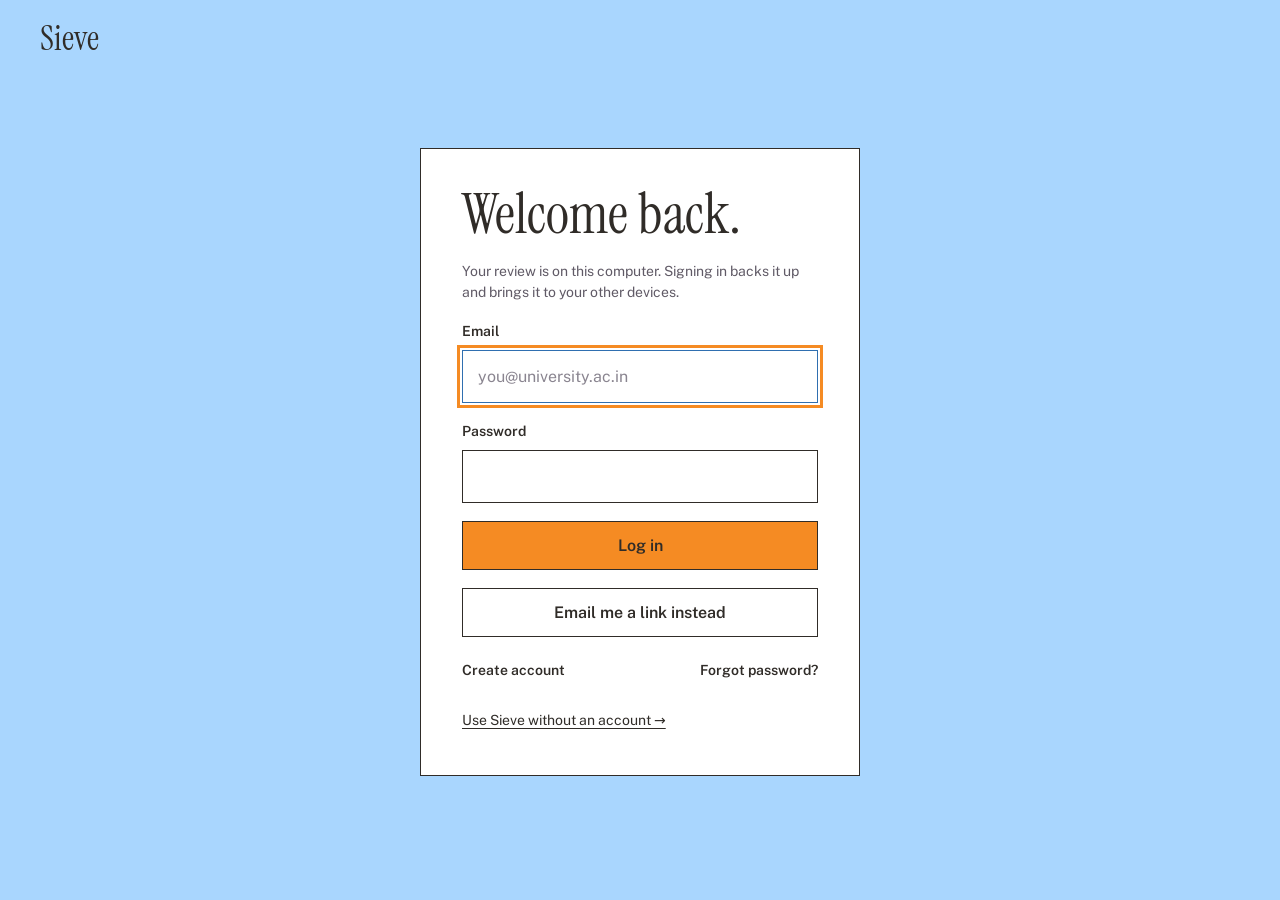
==== commit 11ff2651: "Sieve 2.0 web app: calm redesign, accounts sync, palette, onboarding - New design system (direction " ====
--- a/web/index.html
+++ b/web/index.html
@@ -4,24 +4,29 @@
 <meta charset="utf-8">
 <meta name="viewport" content="width=device-width, initial-scale=1">
 <title>Sieve</title>
-<meta name="description" content="A provenance-first research workspace. Runs in your browser; your library never leaves it.">
+<meta name="description" content="Sieve: research you can Trust. Find, screen, read and report a literature review with every decision traced to its source.">
 <link rel="icon" href="icon.svg" type="image/svg+xml">
 <link rel="manifest" href="manifest.webmanifest">
-<meta name="theme-color" content="#1c2028">
+<meta name="theme-color" content="#FFFFFF" media="(prefers-color-scheme: light)">
+<meta name="theme-color" content="#1E1B19" media="(prefers-color-scheme: dark)">
+<script>try{var t=localStorage.getItem("sieve-theme");if(t==="light"||t==="dark")document.documentElement.dataset.theme=t}catch(e){}</script>
 <link rel="stylesheet" href="app.css">
+<link rel="stylesheet" href="auth.css">
 </head>
 <body>
 <div id="app">
-  <nav id="sidebar">
+  <nav id="sidebar" aria-label="Sieve">
+    <div class="brandline"><span class="wordmark">Sieve<i></i></span><button id="drawerClose" class="icon" aria-label="Close menu" data-icon="close"></button></div>
     <header>
       <button id="projectPicker" class="project" title="Switch review, or start a new one">
         <span class="project-line">
           <span id="projectName">Review</span>
-          <span class="chev" aria-hidden="true">&#9662;</span>
+          <span class="chev" aria-hidden="true" data-icon="chevronsUpDown"></span>
         </span>
         <span id="projectMeta" class="meta"></span>
       </button>
     </header>
+    <button id="paletteBtn" class="search-btn" aria-label="Search papers, screens and actions"><span data-icon="search"></span><span>Search</span><kbd>⌘K</kbd></button>
 
     <div id="navlist">
       <button class="nav" data-view="overview" aria-current="true">Overview</button>
@@ -48,7 +53,10 @@
         <span id="methodName">Choose a method</span>
         <span id="methodStep" class="meta"></span>
       </button>
+      <button id="accountBtn" class="quiet" title="Account, backup and sync">Account</button>
+      <button id="syncLine" class="sync-line" hidden><span class="dot"></span><span></span></button>
       <button id="addBtn" class="primary">Add PDFs or citations</button>
+      <button id="themeBtn" class="quiet theme-toggle" aria-label="Switch colour theme">Theme: auto</button>
       <div class="row">
         <button id="exportBtn" class="quiet">Back up</button>
         <button id="importBtn" class="quiet">Restore</button>
@@ -61,8 +69,16 @@
     </footer>
   </nav>
 
+  <div class="scrim" id="scrim"></div>
   <main>
-    <section id="overview" class="view"></section>
+    <header id="pagehead">
+      <button id="menuBtn" class="icon" aria-label="Open menu" data-icon="menu"></button>
+      <h1 id="pageTitle">Overview</h1>
+      <span id="pageSub"></span>
+    </header>
+    <section id="overview" class="view">
+      <div class="ov skeleton" aria-hidden="true"><div class="sk sk-line" style="width:48%"></div><div class="sk sk-stats"></div><div class="sk sk-line" style="width:30%"></div><div class="sk sk-row"></div><div class="sk sk-row"></div></div>
+    </section>
     <section id="find" class="view hidden"></section>
     <section id="library" class="view hidden">
       <div class="bar">
@@ -81,7 +97,7 @@
         <aside id="paperRail" class="rail">
           <div class="rail-head">
             <span class="section-label">Papers</span>
-            <button id="railHide" class="icon" title="Hide the paper list" aria-label="Hide the paper list">&#8676;</button>
+            <button id="railHide" class="icon" title="Hide the paper list" aria-label="Hide the paper list" data-icon="panelLeft"></button>
           </div>
           <div class="rail-controls">
             <select id="railFilter" aria-label="Which papers to list">
@@ -98,7 +114,7 @@
 
         <div class="reader-main">
           <div class="bar" id="readerBar">
-            <button id="railShow" class="icon hidden" title="Show the paper list" aria-label="Show the paper list">&#8677;</button>
+            <button id="railShow" class="icon hidden" title="Show the paper list" aria-label="Show the paper list" data-icon="panelLeft"></button>
             <span class="titleblock">
               <strong id="readerTitle">No paper open</strong>
               <span id="readerByline" class="meta"></span>
@@ -106,11 +122,11 @@
             <span class="grow"></span>
             <input id="findText" type="search" placeholder="Find in document" aria-label="Find in document">
             <span id="findCount" class="meta tabular"></span>
-            <button id="findPrev" class="icon" aria-label="Previous match">&#8963;</button>
-            <button id="findNext" class="icon" aria-label="Next match">&#8964;</button>
+            <button id="findPrev" class="icon" aria-label="Previous match" data-icon="chevronUp"></button>
+            <button id="findNext" class="icon" aria-label="Next match" data-icon="chevronDown"></button>
             <span class="sep"></span>
-            <button id="zoomOut" class="icon" aria-label="Zoom out">&minus;</button>
-            <button id="zoomIn" class="icon" aria-label="Zoom in">+</button>
+            <button id="zoomOut" class="icon" aria-label="Zoom out" data-icon="minus"></button>
+            <button id="zoomIn" class="icon" aria-label="Zoom in" data-icon="plus"></button>
             <span id="pageLabel" class="meta tabular"></span>
           </div>
 
@@ -166,12 +182,22 @@
   </main>
 </div>
 
+<nav id="tabbar" aria-label="Main sections">
+  <button data-go="overview" aria-label="Overview"><svg viewBox="0 0 24 24" fill="none" stroke="currentColor" stroke-width="1.6" stroke-linecap="round" stroke-linejoin="round" aria-hidden="true"><path d="M4 11.5 12 5l8 6.5V19a1 1 0 0 1-1 1h-4v-5h-6v5H5a1 1 0 0 1-1-1z"/></svg>Home</button>
+  <button data-go="find" aria-label="Find papers"><svg viewBox="0 0 24 24" fill="none" stroke="currentColor" stroke-width="1.6" stroke-linecap="round" aria-hidden="true"><circle cx="11" cy="11" r="6"/><path d="m20 20-4.5-4.5"/></svg>Find</button>
+  <button data-go="screening" aria-label="Screening"><svg viewBox="0 0 24 24" fill="none" stroke="currentColor" stroke-width="1.6" stroke-linecap="round" stroke-linejoin="round" aria-hidden="true"><path d="M4 5h16l-6 7.5V19l-4-2v-4.5z"/></svg>Screen</button>
+  <button data-go="reader" aria-label="Reader"><svg viewBox="0 0 24 24" fill="none" stroke="currentColor" stroke-width="1.6" stroke-linecap="round" stroke-linejoin="round" aria-hidden="true"><path d="M12 6.5C10 5 7 4.5 4 5v13c3-.5 6 0 8 1.5 2-1.5 5-2 8-1.5V5c-3-.5-6 0-8 1.5zM12 6.5v13"/></svg>Read</button>
+  <button data-go="more" aria-label="More sections"><svg viewBox="0 0 24 24" fill="none" stroke="currentColor" stroke-width="1.6" stroke-linecap="round" aria-hidden="true"><path d="M5 7h14M5 12h14M5 17h14"/></svg>More</button>
+</nav>
 <div id="drop" class="drop hidden"><div>Drop PDFs, or a .bib / .ris file</div></div>
 <div id="toast" class="toast hidden"></div>
 <div id="modal" class="modal hidden"><div class="sheet" id="modalBody"></div></div>
 <input id="fileInput" type="file" accept="application/pdf,.pdf,.bib,.ris,.txt" multiple hidden>
 <input id="jsonInput" type="file" accept="application/json,.json,application/zip,.zip" hidden>
 
+<script src="vendor/supabase.js"></script>
+<script src="supabase-config.js"></script>
 <script type="module" src="app.js"></script>
+<script type="module" src="shell.js"></script>
 </body>
 </html>
--- a/web/app.css
+++ b/web/app.css
@@ -1,489 +1,792 @@
-/* Same visual language as the desktop app: a quiet, paper-like workspace where the only
-   strong colour is the researcher's own tags. Light and dark both, following the system. */
+/* Sieve 2.0 · web app.
+   Direction "A · Paper" (16 Nov 2026): a calm, paper-like workspace. Whitespace and 1px
+   hairlines group things; a box only where something is a separate object. Rules live in
+   model/DESIGN_RULES.md. Brand: Sky #A9D6FE, Orange #F58B23, Coral #FAA09B, Ink #302C28,
+   Mist #EDECED, Paper #FFFFFF. Instrument Serif headings, Public Sans for everything else.
+   Type scale 12 / 14 / 16 / 20 / 28 / 40. Spacing on a 4px grid. */
+
+@font-face { font-family: "Instrument Serif"; font-weight: 400; font-display: swap;
+  src: url("fonts/instrument-serif-400.woff2") format("woff2"); }
+@font-face { font-family: "Public Sans"; font-weight: 400; font-display: swap;
+  src: url("fonts/public-sans-400.woff2") format("woff2"); }
+@font-face { font-family: "Public Sans"; font-weight: 600; font-display: swap;
+  src: url("fonts/public-sans-600.woff2") format("woff2"); }
+
 :root {
-  color-scheme: light dark;
-  --bg: #f6f7f9;
-  --surface: #ffffff;
-  --raised: #ffffff;
-  --line: #dcdfe4;
-  --text: #14161a;
-  --dim: #5c6370;
-  --faint: #8a93a3;
-  --accent: #2f5fbf;
-  --emerald: #2e7d55;
-  --rose: #b23a33;
-  --amber: #8a6a12;
-  --radius: 9px;
+  /* brand */
+  --sky: #A9D6FE; --orange: #F58B23; --coral: #FAA09B; --ink: #302C28; --mist: #EDECED; --paper: #FFFFFF;
+  --on-accent: #302C28;
+
+  /* surfaces (light) */
+  --bg: #FFFFFF;
+  --side: #F6F5F4;
+  --surface: #FFFFFF;
+  --raised: #FFFFFF;
+  --sunk: #F6F5F4;
+  --hover: #F3F1EF;
+  --current: #ECEAE8;
+  --line: #E4E1DE;
+  --line-strong: #CFCAC5;
+  --text: #302C28;
+  --dim: #6B6560;
+  --faint: #77716B;
+
+  /* meaning (status only, never decoration) */
+  --accent: #2F6FB0;
+  --emerald: #2E7D55;
+  --rose: #B23A33;
+  --amber: #8A6A12;
+  --focus: #2F6FB0;
+
+  --serif: "Instrument Serif", Georgia, "Times New Roman", serif;
+  --sans: "Public Sans", system-ui, -apple-system, "Segoe UI", sans-serif;
+  --mono: ui-monospace, SFMono-Regular, Menlo, monospace;
+
+  --r-sm: 6px; --r: 8px; --r-lg: 12px; --r-xl: 16px;
+  --radius: 8px;
   --sidebar: 232px;
+  --pop: 0 1px 2px rgba(48,44,40,.06), 0 12px 32px rgba(48,44,40,.10);
+  --sheet-shadow: 0 1px 2px rgba(48,44,40,.05), 0 8px 24px rgba(48,44,40,.06);
+  --ease: cubic-bezier(.2,.7,.2,1);
+  color-scheme: light;
 }
 @media (prefers-color-scheme: dark) {
-  :root {
-    --bg: #16181c; --surface: #1e2127; --raised: #23262d; --line: #333842;
-    --text: #e7e9ee; --dim: #a4acbb; --faint: #7d8697;
-    --accent: #6ea0ff; --emerald: #58c98d; --rose: #f0736a; --amber: #e2b950;
+  :root:not([data-theme="light"]) {
+    --bg: #1E1B19; --side: #24211F; --surface: #24211F; --raised: #2A2623; --sunk: #191715;
+    --hover: #2E2A27; --current: #38332F; --line: #3A3532; --line-strong: #4D4743;
+    --text: #FFFFFF; --dim: #B9B2AC; --faint: #A39C95;
+    --accent: #8CC2F5; --emerald: #6FD39C; --rose: #F38B83; --amber: #E6C060; --focus: #8CC2F5;
+    --pop: 0 0 0 1px #3A3532, 0 16px 40px rgba(0,0,0,.45);
+    --sheet-shadow: 0 0 0 1px #3A3532;
+    color-scheme: dark;
   }
 }
+:root[data-theme="dark"] {
+  --bg: #1E1B19; --side: #24211F; --surface: #24211F; --raised: #2A2623; --sunk: #191715;
+  --hover: #2E2A27; --current: #38332F; --line: #3A3532; --line-strong: #4D4743;
+  --text: #FFFFFF; --dim: #B9B2AC; --faint: #A39C95;
+  --accent: #8CC2F5; --emerald: #6FD39C; --rose: #F38B83; --amber: #E6C060; --focus: #8CC2F5;
+  --pop: 0 0 0 1px #3A3532, 0 16px 40px rgba(0,0,0,.45);
+  --sheet-shadow: 0 0 0 1px #3A3532;
+  color-scheme: dark;
+}
+
 * { box-sizing: border-box; }
 html, body { height: 100%; margin: 0; }
 body {
-  font: 13.5px/1.5 -apple-system, BlinkMacSystemFont, "Segoe UI", Roboto, Inter, system-ui, sans-serif;
+  font: 400 14px/1.5 var(--sans);
   background: var(--bg); color: var(--text); overflow: hidden;
-}
+  -webkit-font-smoothing: antialiased; text-rendering: optimizeLegibility;
+}
+h1, h2, h3, h4, h5, p { margin: 0; }
+h2 { font: 400 28px/1.15 var(--serif); letter-spacing: 0; }
+h3 { font-size: 14px; font-weight: 600; }
+h4 { font-size: 14px; font-weight: 600; line-height: 1.4; }
+h5 { font-size: 14px; font-weight: 400; }
+a { color: inherit; text-underline-offset: 3px; text-decoration-color: var(--line-strong); }
+a:hover { text-decoration-color: currentColor; }
+::selection { background: color-mix(in srgb, var(--sky) 70%, transparent); color: var(--ink); }
 #app { display: flex; height: 100%; }
-
-/* Sidebar */
+.hidden { display: none !important; }
+.tabular { font-variant-numeric: tabular-nums; }
+
+/* ------------------------------------------------------------------ controls */
+button {
+  font: inherit; color: var(--text); cursor: pointer;
+  border: 1px solid var(--line); border-radius: var(--r); background: var(--raised);
+  padding: 6px 12px; min-height: 32px;
+  transition: background-color .15s var(--ease), border-color .15s var(--ease), transform .1s var(--ease);
+}
+button:hover { background: var(--hover); }
+button:active { transform: scale(.98); }
+button:disabled { opacity: .45; cursor: default; transform: none; }
+button.primary {
+  background: var(--sky); color: var(--on-accent); border-color: transparent; font-weight: 600;
+}
+button.primary:hover { background: color-mix(in srgb, var(--sky) 88%, var(--ink)); }
+button.quiet { background: transparent; border-color: transparent; color: var(--dim); }
+button.quiet:hover { background: var(--hover); color: var(--text); }
+button.danger, button.quiet.danger { color: var(--rose); }
+button.accent { color: var(--text); text-decoration: underline; text-underline-offset: 3px; text-decoration-color: var(--line-strong); }
+button.linky {
+  text-align: left; padding: 0; min-height: 0; border: 0; background: none; color: var(--text);
+  text-decoration: underline; text-underline-offset: 3px; text-decoration-color: var(--line-strong);
+}
+button.linky:hover { text-decoration-color: currentColor; background: none; }
+button.wide { width: 100%; margin-top: 4px; }
+button.wide.danger { color: var(--rose); }
+button.icon {
+  border: 0; background: transparent; color: var(--dim); padding: 4px 8px; min-height: 28px;
+  line-height: 1; font-size: 14px; border-radius: var(--r-sm);
+}
+button.icon:hover { background: var(--hover); color: var(--text); }
+button.icon:disabled { opacity: .35; }
+button.icon.danger { color: var(--rose); }
+
+input, select, textarea {
+  font: inherit; color: var(--text); background: var(--raised);
+  border: 1px solid var(--line); border-radius: var(--r); padding: 6px 12px; min-height: 32px;
+  transition: border-color .15s var(--ease);
+}
+input:hover, select:hover, textarea:hover { border-color: var(--line-strong); }
+input::placeholder, textarea::placeholder { color: var(--faint); }
+input[type="checkbox"], input[type="radio"] { min-height: 0; accent-color: var(--ink); }
+:root[data-theme="dark"] input[type="checkbox"] { accent-color: var(--sky); }
+:focus-visible { outline: 2px solid var(--focus); outline-offset: 2px; }
+input:focus-visible, select:focus-visible, textarea:focus-visible { outline-offset: 0; border-color: var(--focus); }
+
+kbd {
+  font: 400 12px/1 var(--sans); color: var(--faint); background: none; border: 0; padding: 0;
+}
+
+/* ------------------------------------------------------------------ sidebar */
 #sidebar {
-  width: var(--sidebar); flex: 0 0 var(--sidebar); background: var(--surface);
-  border-right: 1px solid var(--line); display: flex; flex-direction: column; padding: 14px 10px;
-}
-#sidebar header { padding: 4px 6px 12px; }
-#navlist { display: flex; flex-direction: column; flex: 1 1 auto; min-height: 0; overflow-y: auto; }
-#sidebar h1 { font-size: 17px; margin: 0; letter-spacing: -0.01em; }
-#sidebar header p { margin: 2px 0 0; font-size: 11.5px; color: var(--dim); }
+  width: var(--sidebar); flex: 0 0 var(--sidebar); background: var(--side);
+  display: flex; flex-direction: column; padding: 16px 12px 12px; gap: 0; min-height: 0;
+}
+.brandline {
+  display: flex; align-items: center; justify-content: space-between; padding: 0 8px 16px;
+}
+.wordmark { font: 400 28px/1 var(--serif); display: inline-flex; align-items: baseline; gap: 2px; color: var(--text); }
+.wordmark i { width: 7px; height: 7px; border-radius: 50%; background: var(--orange); display: inline-block; }
+#sidebar header { padding: 0 0 12px; }
+#navlist { display: flex; flex-direction: column; flex: 1 1 auto; min-height: 0; overflow-y: auto; gap: 1px; padding-bottom: 8px; }
 .nav {
-  display: block; width: 100%; text-align: left; padding: 7px 10px; margin-bottom: 2px;
-  border: 0; border-radius: 7px; background: transparent; color: var(--text);
-  font: inherit; cursor: pointer;
-}
-.nav:hover { background: color-mix(in srgb, var(--text) 7%, transparent); }
-.nav[aria-current="true"] { background: color-mix(in srgb, var(--accent) 16%, transparent); color: var(--accent); font-weight: 600; }
-#sidebar footer { margin-top: 8px; flex: 0 0 auto; display: flex; flex-direction: column; gap: 7px; padding: 8px 4px 0; }
-.row { display: flex; gap: 6px; }
+  display: flex; align-items: center; justify-content: space-between; gap: 8px;
+  width: 100%; text-align: left; padding: 6px 8px 6px 12px; min-height: 32px;
+  border: 0; border-radius: var(--r); background: transparent; color: var(--text); font-size: 14px;
+}
+.nav:hover { background: var(--hover); }
+.nav[aria-current="true"] { background: var(--current); font-weight: 600; }
+.navgroup { margin: 16px 0 4px; padding: 0 12px; font-size: 12px; color: var(--faint); }
+.badge { font-size: 12px; font-weight: 400; color: var(--faint); font-variant-numeric: tabular-nums; }
+
+.project {
+  width: 100%; text-align: left; border: 0; border-radius: var(--r);
+  padding: 8px 12px; background: transparent; display: flex; flex-direction: column; gap: 0;
+}
+.project:hover { background: var(--hover); }
+.project-line { display: flex; align-items: center; gap: 6px; min-width: 0; }
+.project #projectName { font-weight: 600; font-size: 14px; overflow: hidden; text-overflow: ellipsis; white-space: nowrap; }
+.project .chev { color: var(--faint); font-size: 12px; margin-left: auto; }
+.project .meta { font-size: 12px; }
+
+#sidebar footer {
+  margin-top: 4px; flex: 0 0 auto; display: flex; flex-direction: column; gap: 4px;
+  padding: 12px 0 0; border-top: 1px solid var(--line);
+}
+#sidebar footer button.quiet { justify-content: flex-start; text-align: left; font-size: 14px; }
+#sidebar footer .primary { margin: 4px 0; min-height: 40px; }
+.row { display: flex; gap: 4px; }
 .row > * { flex: 1; }
-.hint { font-size: 10.5px; color: var(--faint); margin: 2px 0 0; line-height: 1.45; }
-
-/* Controls */
-button {
-  font: inherit; border-radius: 7px; border: 1px solid var(--line);
-  background: var(--raised); color: var(--text); padding: 6px 11px; cursor: pointer;
-}
-button:hover { border-color: color-mix(in srgb, var(--accent) 45%, var(--line)); }
-button.primary { background: var(--accent); border-color: var(--accent); color: #fff; font-weight: 600; }
-button.quiet { background: transparent; font-size: 12px; padding: 5px 9px; }
-button.danger { color: var(--rose); }
-input, select {
-  font: inherit; padding: 6px 9px; border-radius: 7px;
-  border: 1px solid var(--line); background: var(--raised); color: var(--text);
-}
-input:focus-visible, button:focus-visible, select:focus-visible {
-  outline: 2px solid var(--accent); outline-offset: 1px;
-}
-
-/* Layout */
-main { flex: 1; min-width: 0; display: flex; flex-direction: column; }
+.methodline {
+  width: 100%; text-align: left; display: flex; flex-direction: column; gap: 0; align-items: flex-start;
+  padding: 8px 12px; font-size: 14px; background: transparent; border-color: transparent;
+}
+.methodline:hover { background: var(--hover); }
+.methodline #methodName { font-weight: 600; }
+.theme-toggle { font-size: 12px !important; }
+
+.safety { padding: 8px 12px 0; display: flex; flex-direction: column; gap: 4px; }
+.safety-line { display: flex; align-items: center; gap: 8px; font-size: 12px; color: var(--dim); }
+.safety .dot { width: 6px; height: 6px; border-radius: 50%; flex: 0 0 auto; background: var(--faint); }
+.safety .dot.good { background: var(--emerald); }
+.safety .dot.warn { background: var(--amber); }
+.safety .dot.bad  { background: var(--rose); }
+.safety button.quiet { padding: 4px 0; min-height: 0; font-size: 12px !important; text-decoration: underline; text-underline-offset: 3px; text-decoration-color: var(--line-strong); }
+.safety button.quiet:hover { background: none; }
+.safety .hint { margin: 0; }
+.hint { font-size: 12px; color: var(--faint); margin: 4px 0 0; line-height: 1.5; }
+
+/* ------------------------------------------------------------------ main + page head */
+main { flex: 1; min-width: 0; display: flex; flex-direction: column; background: var(--bg); }
+#pagehead {
+  flex: 0 0 auto; display: flex; align-items: center; gap: 12px;
+  padding: 20px 32px 12px; min-height: 64px;
+}
+#pageTitle { font: 400 28px/1.1 var(--serif); }
+#pageSub { color: var(--dim); font-size: 14px; }
+#menuBtn { display: none; }
+.mobile-brand { display: none; }
+body[data-view="reader"] #pagehead { display: none; }
+
 .view { flex: 1; min-height: 0; display: flex; flex-direction: column; }
-.hidden { display: none !important; }
 .bar {
-  display: flex; align-items: center; gap: 8px; padding: 9px 14px;
-  border-bottom: 1px solid var(--line); background: var(--surface); flex: 0 0 auto;
-}
-.bar-sub { padding: 5px 14px; border-bottom: 1px solid var(--line); background: var(--surface); }
+  display: flex; align-items: center; gap: 8px; padding: 8px 32px 12px; flex: 0 0 auto;
+  border-bottom: 1px solid var(--line); background: var(--bg); flex-wrap: wrap;
+}
+.bar > strong { font-size: 14px; }
+.bar input[type="search"], .bar input:not([type]) { min-width: 220px; }
+.bar-sub { padding: 8px 32px; border-bottom: 1px solid var(--line); background: var(--bg); }
 .grow { flex: 1; }
-.list { overflow-y: auto; padding: 12px 14px; display: flex; flex-direction: column; gap: 8px; }
-.empty { margin: auto; max-width: 460px; text-align: center; color: var(--dim); padding: 30px; }
-.empty h2 { font-size: 16px; color: var(--text); margin: 0 0 6px; }
-
-/* Cards */
+.sep { width: 1px; height: 16px; background: var(--line); }
+
+.list { overflow-y: auto; padding: 16px 32px 48px; display: flex; flex-direction: column; gap: 0; }
+.list > h3.meta, .list > .section-label { margin: 24px 0 8px; font-size: 14px; color: var(--text); font-weight: 600; }
+.list > h3.meta:first-child { margin-top: 0; }
+.empty { margin: auto; max-width: 440px; text-align: center; color: var(--dim); padding: 48px 24px; display: flex; flex-direction: column; align-items: center; gap: 8px; }
+.empty h2 { font: 400 28px/1.15 var(--serif); color: var(--text); margin: 0; }
+.empty p { font-size: 14px; }
+.empty .primary { margin-top: 8px; }
+.illus {
+  width: 160px; height: 160px; border-radius: 50%; background: var(--sky);
+  display: grid; place-items: center; overflow: hidden; margin-bottom: 8px; flex: 0 0 auto;
+}
+.illus img { width: 100%; height: 100%; object-fit: cover; mix-blend-mode: multiply; }
+
+/* ------------------------------------------------------------------ cards → rows
+   A "card" in a list is a row separated by a hairline, not a box. Standalone cards
+   (inside sheets, rails, grids) get a quiet sunk background instead of an outline. */
 .card {
-  background: var(--raised); border: 1px solid var(--line); border-radius: var(--radius);
-  padding: 11px 13px;
-}
-.card h4 { margin: 0 0 3px; font-size: 13.5px; font-weight: 600; }
-.meta { font-size: 11.5px; color: var(--dim); }
-.chips { display: flex; flex-wrap: wrap; gap: 5px; margin-top: 7px; align-items: center; }
+  background: transparent; border: 0; border-radius: 0; padding: 16px 0;
+  border-bottom: 1px solid var(--line);
+}
+.list > .card:first-child, .list > h3 + .card { border-top: 0; }
+.card h4 { margin: 0 0 4px; }
+button.card { width: 100%; text-align: left; border-radius: 0; min-height: 0; color: var(--text); }
+button.card:hover { background: var(--hover); }
+.sheet .card, .screen-rail .card, .map-panel .card, .inspector-body .card, .recipe-grid .card, .chips > .card {
+  background: var(--sunk); border: 0; border-radius: var(--r-lg); padding: 12px 16px;
+}
+.card.good { background: color-mix(in srgb, var(--emerald) 10%, transparent); border-radius: var(--r-lg); padding: 12px 16px; border: 0; }
+.meta { font-size: 12px; color: var(--dim); }
+.note { font-size: 14px; color: var(--dim); }
+.chips { display: flex; flex-wrap: wrap; gap: 8px; margin-top: 8px; align-items: center; }
 .chip {
-  font-size: 11px; padding: 2px 7px; border-radius: 99px; font-weight: 500;
-  background: color-mix(in srgb, currentColor 16%, transparent);
-}
-.actions { display: flex; gap: 6px; margin-top: 9px; flex-wrap: wrap; }
-
-/* Reader — three panes, as on the desktop: the papers you can read, the page, and what you
-   have taken out of it. */
+  --c: var(--faint);
+  display: inline-flex; align-items: center; gap: 6px;
+  font-size: 12px; padding: 0; border-radius: 0; font-weight: 400; color: var(--dim); background: none;
+  white-space: nowrap;
+}
+.chip::before { content: ""; width: 6px; height: 6px; border-radius: 50%; background: var(--c); flex: 0 0 auto; }
+.actions { display: flex; gap: 4px; margin-top: 8px; flex-wrap: wrap; }
+.actions button.quiet { padding: 4px 8px; min-height: 28px; margin-left: -8px; margin-right: 8px; }
+.section-label { font-size: 12px; color: var(--faint); font-weight: 400; margin: 4px 0 0; }
+h5.section-label { margin: 8px 0 0; }
+.kv { display: flex; gap: 12px; align-items: baseline; font-size: 14px; margin-top: 4px; }
+.kv .k { flex: 0 0 104px; color: var(--dim); font-size: 12px; }
+.kv .v, .kv a { min-width: 0; word-break: break-word; }
+.kv kbd {
+  flex: 0 0 104px; font: 400 12px/1.4 var(--mono); color: var(--text);
+  background: var(--sunk); border-radius: 4px; padding: 2px 6px; text-align: center;
+}
+.kv.wide { align-items: flex-start; margin-top: 8px; }
+.kv.wide .k { flex: 0 0 210px; color: var(--text); font-weight: 600; font-size: 14px; }
+
+/* ------------------------------------------------------------------ overview */
+.ov { overflow-y: auto; padding: 8px 32px 64px; display: flex; flex-direction: column; gap: 40px; max-width: 1040px; }
+.ov-question { font: 400 20px/1.5 var(--serif); color: var(--text); max-width: 60ch; }
+.ov-question-empty { align-self: flex-start; }
+.stats { display: grid; grid-template-columns: repeat(5, minmax(0, 1fr)); gap: 0; border-top: 1px solid var(--line); border-bottom: 1px solid var(--line); }
+.stat {
+  border: 0; border-radius: 0; background: transparent; padding: 20px 16px 20px 0; text-align: left;
+  display: flex; flex-direction: column; gap: 4px; min-height: 0;
+}
+.stat + .stat { padding-left: 16px; border-left: 1px solid var(--line); }
+.stat:hover { background: var(--hover); }
+.stat b { display: block; font: 400 40px/1 var(--serif); font-variant-numeric: tabular-nums; }
+.stat span { font-size: 12px; color: var(--dim); }
+.funnel { display: flex; height: 8px; border-radius: 4px; overflow: hidden; background: var(--sunk); gap: 2px; }
+.funnel span { display: block; height: 100%; }
+.funnel-key { display: flex; gap: 16px; flex-wrap: wrap; margin-top: 8px; }
+.ov-section h3 { font-size: 14px; font-weight: 600; margin-bottom: 4px; }
+.gap { display: flex; gap: 16px; align-items: baseline; padding: 16px 8px; margin: 0 -8px; border-radius: var(--r) !important; border-bottom: 1px solid var(--line); }
+.gap .n { font: 400 28px/1 var(--serif); font-variant-numeric: tabular-nums; min-width: 48px; color: var(--text) !important; position: relative; }
+.gap .n::after { content: ""; position: absolute; left: -12px; top: 10px; width: 6px; height: 6px; border-radius: 50%; background: var(--c, var(--faint)); }
+.gap h4 { font-weight: 600; }
+.gap .go { margin-left: auto; color: var(--faint); align-self: center; }
+.ov-start { display: grid; grid-template-columns: 160px 1fr; gap: 32px; align-items: center; padding: 32px; background: var(--sunk); border-radius: var(--r-xl); }
+.ov-start h2 { margin-bottom: 8px; }
+.ov-start p { color: var(--dim); max-width: 48ch; }
+.ov-start .actions { margin-top: 16px; gap: 8px; }
+.ov-start .actions button.quiet { margin: 0; }
+.ov-start .illus { margin: 0; }
+
+/* ------------------------------------------------------------------ find */
+.provider {
+  font-size: 12px; padding: 4px 10px; min-height: 28px; border-radius: 99px; border: 1px solid var(--line);
+  background: transparent; cursor: pointer; display: inline-flex; gap: 6px; align-items: center; color: var(--dim);
+}
+.provider[aria-pressed="true"] { background: var(--current); border-color: var(--current); color: var(--text); }
+.provider.blocked { opacity: .5; cursor: default; }
+.provider.elsewhere { border-style: dashed; }
+button.wide-link {
+  width: 100%; text-align: left; margin-bottom: 4px; background: var(--sunk); border-color: transparent;
+}
+button.wide-link:hover { background: var(--hover); }
+
+/* ------------------------------------------------------------------ screening */
+.screen-bar { gap: 16px; }
+.segmented { display: inline-flex; gap: 2px; padding: 2px; background: var(--sunk); border-radius: var(--r); border: 0; }
+.seg {
+  border: 0; border-radius: var(--r-sm); background: transparent; font-size: 14px; padding: 4px 12px;
+  min-height: 28px; color: var(--dim);
+}
+.seg + .seg { border-left: 0; }
+.seg:hover { background: transparent; color: var(--text); }
+.seg[aria-pressed="true"] { background: var(--raised); color: var(--text); font-weight: 600; box-shadow: 0 1px 2px rgba(48,44,40,.08); }
+.seg .n { font-weight: 400; color: var(--faint); margin-left: 4px; }
+.progress { display: flex; align-items: center; gap: 12px; font-size: 14px; color: var(--dim); }
+.progress .track { width: 120px; height: 4px; border-radius: 2px; background: var(--line); overflow: hidden; }
+.progress .track span { display: block; height: 100%; background: var(--orange); border-radius: 2px; transition: width .3s var(--ease); }
+
+.screen-wrap { flex: 1; min-height: 0; display: flex; }
+.screen-queue { width: 288px; flex: 0 0 288px; border-right: 1px solid var(--line); overflow-y: auto; padding: 12px; display: flex; flex-direction: column; gap: 2px; }
+.queue-item { padding: 12px; border-radius: var(--r); cursor: pointer; }
+.queue-item:hover { background: var(--hover); }
+.queue-item[aria-current="true"] { background: var(--current); }
+.queue-item h5 {
+  margin: 0 0 4px; font-size: 14px; font-weight: 400; line-height: 1.4;
+  display: -webkit-box; -webkit-line-clamp: 2; -webkit-box-orient: vertical; overflow: hidden;
+}
+.queue-item[aria-current="true"] h5 { font-weight: 600; }
+.queue-item .chip { margin-top: 4px; }
+.screen-body { flex: 1; min-width: 0; overflow-y: auto; padding: 32px 48px 64px; }
+.screen-body > * { max-width: 720px; }
+.screen-body h2 { font: 400 40px/1.1 var(--serif); margin: 16px 0 12px; text-wrap: balance; }
+.screen-body .byline { font-size: 14px; color: var(--dim); }
+.criteria { display: grid; grid-template-columns: 1fr 1fr; gap: 12px; margin-top: 24px; }
+.criteria > div { background: var(--sunk); border-radius: var(--r-lg); padding: 12px 16px; font-size: 14px; }
+.criteria .k { display: flex; align-items: center; gap: 8px; font-size: 12px; color: var(--dim); margin-bottom: 4px; }
+.criteria .k::before { content: ""; width: 6px; height: 6px; border-radius: 50%; background: var(--c); }
+.label-sm { font-size: 12px; color: var(--dim); margin: 32px 0 8px; display: block; }
+details > summary.meta { cursor: pointer; font-size: 12px; margin-top: 32px; list-style-position: outside; }
+.screen-rail {
+  width: 304px; flex: 0 0 304px; border-left: 1px solid var(--line); background: var(--bg);
+  overflow-y: auto; padding: 24px; display: flex; flex-direction: column; gap: 4px;
+}
+.keep-btn {
+  display: flex; align-items: center; gap: 12px; width: 100%; text-align: left;
+  padding: 12px 16px; min-height: 56px; border-radius: var(--r-lg); font-weight: 600;
+}
+.keep-btn small { display: block; font-weight: 400; font-size: 12px; }
+.keep-btn kbd { margin-left: auto; color: var(--on-accent); opacity: .7; }
+.ex-head { display: flex; align-items: center; gap: 8px; font-size: 14px; font-weight: 600; margin: 24px 0 0; }
+.ex-head::before { content: ""; width: 8px; height: 8px; border-radius: 50%; background: var(--coral); }
+.ex-sub { font-size: 12px; color: var(--dim); margin: 0 0 8px; }
+.reason {
+  display: flex; align-items: center; gap: 12px; width: 100%; text-align: left;
+  padding: 8px; min-height: 36px; font-size: 14px; border: 0; border-radius: var(--r); background: transparent;
+}
+.reason:hover { background: color-mix(in srgb, var(--coral) 22%, transparent); }
+.reason kbd { margin-left: auto; }
+.screen-nav { display: flex; justify-content: space-between; margin-top: 16px; }
+.screen-nav button { color: var(--dim); }
+mark.inc { background: color-mix(in srgb, var(--emerald) 22%, transparent); color: inherit; border-radius: 2px; }
+mark.exc { background: color-mix(in srgb, var(--coral) 45%, transparent); color: inherit; border-radius: 2px; }
+.abstract { font: 400 20px/1.6 var(--serif); max-width: 62ch; }
+.abstract.small { font: 400 14px/1.6 var(--sans); color: var(--dim); }
+
+/* ------------------------------------------------------------------ reader */
 .reader { flex: 1; min-height: 0; display: flex; }
 .reader-main { flex: 1; min-width: 0; display: flex; flex-direction: column; }
-.pages { flex: 1; overflow: auto; padding: 18px; display: flex; flex-direction: column; align-items: center; gap: 18px; }
-
-.rail {
-  width: 250px; flex: 0 0 250px; border-right: 1px solid var(--line);
-  background: var(--surface); display: flex; flex-direction: column; min-height: 0;
-}
-.rail-head { display: flex; align-items: center; gap: 6px; padding: 10px 10px 4px; }
-.rail-controls { display: flex; align-items: center; gap: 6px; padding: 0 10px 6px; }
-.rail-controls select { flex: 1; min-width: 0; font-size: 12px; padding: 4px 7px; }
-.rail input[type="search"] { margin: 0 10px 8px; font-size: 12px; padding: 5px 8px; }
-.rail-list { flex: 1; overflow-y: auto; border-top: 1px solid var(--line); }
+.pages { flex: 1; overflow: auto; padding: 24px; display: flex; flex-direction: column; align-items: center; gap: 24px; background: var(--sunk); }
+.rail { width: 256px; flex: 0 0 256px; border-right: 1px solid var(--line); background: var(--side); display: flex; flex-direction: column; min-height: 0; }
+.rail-head { display: flex; align-items: center; gap: 8px; padding: 16px 12px 8px; }
+.rail-head .section-label { font: 400 20px/1 var(--serif); color: var(--text); flex: 1; margin: 0; }
+.rail-controls { display: flex; align-items: center; gap: 8px; padding: 0 12px 8px; }
+.rail-controls select { flex: 1; min-width: 0; font-size: 12px; }
+.rail input[type="search"] { margin: 0 12px 8px; font-size: 14px; }
+.rail-list { flex: 1; overflow-y: auto; padding: 4px 8px 12px; display: flex; flex-direction: column; gap: 2px; }
 .rail-empty { padding: 16px 12px; display: flex; flex-direction: column; gap: 8px; align-items: flex-start; }
 .rail-item {
   display: flex; flex-direction: column; gap: 2px; width: 100%; text-align: left;
-  padding: 9px 11px; border: 0; border-bottom: 1px solid var(--line); border-radius: 0;
-  background: transparent; cursor: pointer;
-}
-.rail-item:hover { background: color-mix(in srgb, var(--text) 6%, transparent); }
-.rail-item[aria-current="true"] { background: color-mix(in srgb, var(--accent) 15%, transparent); }
+  padding: 10px 12px; border: 0; border-radius: var(--r); background: transparent; cursor: pointer; min-height: 0;
+}
+.rail-item:hover { background: var(--hover); }
+.rail-item[aria-current="true"] { background: var(--current); }
 .rail-item .rail-title {
-  font-size: 12px; font-weight: 600; line-height: 1.35;
+  font-size: 14px; font-weight: 400; line-height: 1.4;
   display: -webkit-box; -webkit-line-clamp: 2; -webkit-box-orient: vertical; overflow: hidden;
 }
+.rail-item[aria-current="true"] .rail-title { font-weight: 600; }
 .rail-item .chips { margin-top: 4px; }
 
+#readerBar { padding: 8px 16px; }
 #readerBar .titleblock { display: flex; flex-direction: column; min-width: 0; }
-#readerBar .titleblock strong { font-size: 13px; font-weight: 600; }
+#readerBar .titleblock strong { font: 400 20px/1.2 var(--serif); }
 #readerBar .titleblock strong, #readerBar .titleblock .meta { white-space: nowrap; overflow: hidden; text-overflow: ellipsis; }
-#readerBar input[type="search"] { width: 180px; font-size: 12px; padding: 5px 8px; }
-.tabular { font-variant-numeric: tabular-nums; }
-.sep { width: 1px; height: 16px; background: var(--line); }
-button.icon {
-  border: 0; background: transparent; color: var(--dim); padding: 4px 7px;
-  line-height: 1; font-size: 13px; border-radius: 6px;
-}
-button.icon:hover { background: color-mix(in srgb, var(--text) 8%, transparent); color: var(--text); }
-button.icon:disabled { opacity: .35; }
-button.icon.danger { color: var(--rose); }
-
-.palette-bar { display: flex; flex-direction: column; gap: 5px; }
+#readerBar input[type="search"] { width: 200px; min-width: 0; }
+
+.palette-bar { display: flex; flex-direction: column; gap: 8px; padding: 8px 16px; }
 .row-line { display: flex; align-items: flex-start; gap: 8px; min-width: 0; }
-/* The labels name the row beside them, so they sit on its first line rather than floating
-   in the middle of a palette that has wrapped onto two. */
-.row-line .lab, .row-line .hint { font-size: 11.5px; color: var(--dim); flex: 0 0 auto; padding-top: 5px; }
-/* The three stances are one control and must never break across lines; the tag palette
-   below may wrap freely. */
+.row-line .lab, .row-line .hint { font-size: 12px; color: var(--dim); flex: 0 0 auto; padding-top: 6px; margin: 0; }
 #stances { flex-wrap: nowrap; }
 .row-line > .palette { flex: 0 1 auto; min-width: 0; }
-/* The blurb explains the stance; it is the first thing that should give way when the
-   window is narrow, because the buttons beside it are the things you click. */
 #stanceBlurb { flex: 0 1 auto; min-width: 0; overflow: hidden; text-overflow: ellipsis; white-space: nowrap; }
 #selectionHint { flex: 0 0 auto; }
 .palette-bar button.quiet { flex: 0 0 auto; white-space: nowrap; }
-.palette-bar .row-line > button { margin-top: 1px; }
-button.accent { color: var(--accent); }
-
-#inspector {
-  width: 340px; flex: 0 0 340px; border-left: 1px solid var(--line);
-  background: var(--surface); display: flex; flex-direction: column; min-height: 0;
-}
-.tabs { display: flex; gap: 4px; padding: 10px; border-bottom: 1px solid var(--line); }
-.tab {
-  flex: 1; font-size: 12px; padding: 5px 6px; border: 1px solid var(--line);
-  background: var(--raised); border-radius: 7px; cursor: pointer;
-}
-.tab[aria-pressed="true"] { background: color-mix(in srgb, var(--accent) 16%, transparent); border-color: transparent; color: var(--accent); font-weight: 600; }
+
+#inspector { width: 344px; flex: 0 0 344px; border-left: 1px solid var(--line); background: var(--bg); display: flex; flex-direction: column; min-height: 0; }
+.tabs { display: flex; gap: 2px; margin: 12px; padding: 2px; background: var(--sunk); border-radius: var(--r); }
+.tab { flex: 1; font-size: 12px; padding: 4px 6px; min-height: 28px; border: 0; background: transparent; border-radius: var(--r-sm); color: var(--dim); }
+.tab:hover { background: transparent; color: var(--text); }
+.tab[aria-pressed="true"] { background: var(--raised); color: var(--text); font-weight: 600; box-shadow: 0 1px 2px rgba(48,44,40,.08); }
 .inspector-body { flex: 1; overflow-y: auto; min-height: 0; display: flex; flex-direction: column; }
-.inspector-body .list { padding: 12px; }
-.inspector-head { display: flex; align-items: center; gap: 6px; padding: 10px 12px 0; }
-.section-label {
-  font-size: 10px; letter-spacing: .07em; text-transform: uppercase;
-  color: var(--faint); font-weight: 600; margin: 4px 0 0;
-}
-h5.section-label { margin: 6px 0 0; }
-.kv { display: flex; gap: 8px; align-items: baseline; font-size: 11.5px; margin-top: 4px; }
-.kv .k { flex: 0 0 96px; color: var(--dim); }
-.kv .v, .kv a { min-width: 0; word-break: break-word; }
-.kv kbd {
-  flex: 0 0 96px; font: 11px ui-monospace, monospace; color: var(--text);
-  background: color-mix(in srgb, var(--text) 8%, transparent); border-radius: 4px;
-  padding: 2px 5px; text-align: center;
-}
-.abstract.small { font-size: 12.5px; line-height: 1.55; color: var(--dim); }
-button.wide { width: 100%; margin-top: 5px; }
-button.wide.danger { color: var(--rose); }
-button.linky { text-align: left; padding: 4px 0; border: 0; background: none; color: var(--accent); }
-
-.stance-picker { display: flex; gap: 6px; margin-top: 12px; }
+.inspector-body .list { padding: 4px 16px 24px; }
+.inspector-head { display: flex; align-items: center; gap: 8px; padding: 8px 16px 0; }
+
+.stance-picker { display: flex; gap: 8px; margin-top: 12px; }
 .stance-option {
-  flex: 1; display: flex; flex-direction: column; gap: 2px; text-align: left; padding: 8px;
-  border: 1px solid var(--line); border-radius: 8px; background: var(--raised); cursor: pointer;
-}
-.stance-option[aria-pressed="true"] { border-color: currentColor; background: color-mix(in srgb, currentColor 12%, var(--raised)); }
-.stance-option strong { font-size: 12.5px; }
-
-.page { position: relative; box-shadow: 0 2px 14px rgba(0,0,0,.22); background: #fff; }
+  --c: var(--faint);
+  flex: 1; display: flex; flex-direction: column; gap: 2px; text-align: left; padding: 12px;
+  border: 1px solid var(--line); border-radius: var(--r-lg); background: transparent; color: var(--text);
+}
+.stance-option strong { font-size: 14px; display: flex; align-items: center; gap: 8px; }
+.stance-option strong::before { content: ""; width: 8px; height: 8px; border-radius: 50%; background: var(--c); }
+.stance-option[aria-pressed="true"] { border-color: var(--text); background: var(--sunk); }
+
+.page { position: relative; box-shadow: 0 1px 3px rgba(0,0,0,.08), 0 8px 24px rgba(0,0,0,.08); background: #fff; border-radius: 2px; }
 .page canvas { display: block; }
 .marks, .finds { position: absolute; inset: 0; pointer-events: none; }
 .mark { position: absolute; border-radius: 2px; transition: background .2s; }
-.mark.flash { outline: 2px solid var(--accent); }
-.find { position: absolute; border-radius: 2px; background: color-mix(in srgb, var(--amber) 45%, transparent); }
-.find.on { background: color-mix(in srgb, var(--amber) 80%, transparent); outline: 1px solid var(--amber); }
-
-/* pdf.js text layer — invisible text sitting exactly over the rendered glyphs, which is
-   what makes selection possible at all. */
-.textLayer {
-  position: absolute; inset: 0; overflow: hidden; line-height: 1;
-  opacity: 1; color: transparent; user-select: text;
-}
-.textLayer span, .textLayer br {
-  position: absolute; white-space: pre; cursor: text; transform-origin: 0 0;
-}
-.textLayer ::selection { background: color-mix(in srgb, var(--accent) 35%, transparent); }
-
-/* Tag palette */
-.palette { display: flex; gap: 5px; flex-wrap: wrap; }
+.mark.flash { outline: 2px solid var(--orange); }
+.find { position: absolute; border-radius: 2px; background: color-mix(in srgb, var(--orange) 35%, transparent); }
+.find.on { background: color-mix(in srgb, var(--orange) 70%, transparent); outline: 1px solid var(--orange); }
+.textLayer { position: absolute; inset: 0; overflow: hidden; line-height: 1; opacity: 1; color: transparent; user-select: text; }
+.textLayer span, .textLayer br { position: absolute; white-space: pre; cursor: text; transform-origin: 0 0; }
+.textLayer ::selection { background: color-mix(in srgb, var(--sky) 60%, transparent); }
+
+/* tag + stance palette */
+.palette { display: flex; gap: 4px; flex-wrap: wrap; }
 .swatch {
-  display: inline-flex; align-items: center; gap: 5px; padding: 4px 9px; border-radius: 7px;
-  border: 1px solid var(--line); background: var(--raised); cursor: pointer; font-size: 12px;
-}
-.swatch .dot { width: 11px; height: 11px; border-radius: 3px; }
-.swatch kbd {
-  font: 10px ui-monospace, monospace; color: var(--faint); border: 0; background: none; padding: 0;
-}
-.swatch[aria-pressed="true"] { border-color: currentColor; }
+  --c: var(--faint);
+  display: inline-flex; align-items: center; gap: 6px; padding: 4px 10px; min-height: 28px; border-radius: 99px;
+  border: 1px solid var(--line); background: transparent; color: var(--text); font-size: 12px;
+}
+#stances .swatch::before { content: ""; width: 6px; height: 6px; border-radius: 50%; background: var(--c); }
+.swatch .dot { width: 8px; height: 8px; border-radius: 50%; }
+.swatch kbd { font-size: 12px; }
+.swatch[aria-pressed="true"] { border-color: var(--text); background: var(--sunk); font-weight: 600; }
 .swatch:disabled { opacity: .45; cursor: default; }
 
-/* Evidence */
+/* evidence */
 .quote {
-  font: 13.5px/1.55 Georgia, "Iowan Old Style", serif;
-  border-left: 3px solid; padding-left: 9px; margin: 7px 0 0;
-}
-.list.compact .card { padding: 9px 10px; }
-
-/* Storage safety */
-.safety {
-  border: 1px solid var(--line); border-radius: var(--radius);
-  padding: 8px 9px; display: flex; flex-direction: column; gap: 6px;
-}
-.safety-line { display: flex; align-items: center; gap: 6px; font-size: 11.5px; }
-.safety .dot { width: 8px; height: 8px; border-radius: 50%; flex: 0 0 auto; background: var(--faint); }
-.safety .dot.good { background: var(--emerald); }
-.safety .dot.warn { background: var(--amber); }
-.safety .dot.bad  { background: var(--rose); }
-.safety .hint { margin: 0; }
-
-/* Overlays */
+  font: 400 18px/1.55 var(--serif); color: var(--text);
+  margin: 8px 0 4px; max-width: 70ch;
+}
+.list.compact .card { padding: 12px 0; }
+.list.compact .quote { font-size: 16px; }
+
+/* ------------------------------------------------------------------ grids, prisma, map, method */
+.grid { overflow: auto; padding: 0 32px 48px; }
+.grid table { border-collapse: separate; border-spacing: 0; font-size: 14px; }
+.grid th, .grid td {
+  border-bottom: 1px solid var(--line); border-right: 1px solid var(--line); padding: 12px; vertical-align: top;
+  text-align: left; min-width: 200px; max-width: 280px;
+}
+.grid tr > :first-child { border-left: 1px solid var(--line); }
+.grid thead th { border-top: 1px solid var(--line); }
+.grid th { background: var(--side); position: sticky; top: 0; font-weight: 600; z-index: 2; }
+.grid td.rowhead, .grid th.rowhead { position: sticky; left: 0; background: var(--side); min-width: 200px; z-index: 1; }
+.grid th.rowhead { z-index: 3; }
+.grid td:hover { background: var(--hover); cursor: pointer; }
+.cellnote { font-size: 12px; color: var(--faint); display: block; margin-top: 4px; }
+
+.flow { display: flex; flex-direction: column; align-items: center; gap: 0; padding: 16px 0 48px; }
+.flowrow { display: flex; align-items: flex-start; gap: 24px; }
+.box { width: 264px; border: 1px solid var(--line-strong); border-radius: var(--r-lg); background: var(--raised); padding: 12px 16px; font-size: 12px; color: var(--dim); }
+.box.included { border-color: transparent; background: var(--sky); color: var(--on-accent); }
+.box b { display: block; font: 400 28px/1.1 var(--serif); margin-top: 4px; color: var(--text); font-variant-numeric: tabular-nums; }
+.box.included b { color: var(--on-accent); }
+.box .sub { font-size: 12px; color: var(--dim); }
+.box.included .sub { color: var(--on-accent); }
+.arrow-down { width: 1px; height: 24px; background: var(--line-strong); }
+.arrow-right { width: 24px; height: 1px; background: var(--line-strong); margin-top: 28px; }
+
+.map-split { flex: 1; min-height: 0; display: flex; }
+.map-canvas { flex: 1; min-width: 0; position: relative; background: var(--sunk); }
+.map-canvas canvas { display: block; cursor: pointer; touch-action: none; }
+.map-legend, .map-zoom {
+  position: absolute; bottom: 16px; padding: 8px 12px; border-radius: var(--r);
+  background: color-mix(in srgb, var(--bg) 90%, transparent); backdrop-filter: blur(8px); box-shadow: var(--sheet-shadow);
+}
+.map-legend { left: 16px; }
+.map-zoom { right: 16px; display: flex; gap: 2px; padding: 4px; }
+.map-legend .hint { margin: 0; }
+.map-legend .hint.accent { color: var(--text); }
+.map-panel { width: 320px; flex: 0 0 320px; border-left: 1px solid var(--line); background: var(--bg); overflow-y: auto; padding: 16px; display: flex; flex-direction: column; gap: 8px; }
+.map-panel h3 { margin: 0; font: 400 20px/1.2 var(--serif); }
+.near { display: flex; gap: 8px; align-items: flex-start; width: 100%; text-align: left; border: 0; background: transparent; padding: 6px 4px; border-radius: var(--r-sm); font-size: 14px; min-height: 0; }
+.near:hover { background: var(--hover); }
+.near-n { flex: 0 0 24px; font: 400 12px var(--mono); color: var(--faint); padding-top: 2px; }
+.near-body { display: flex; flex-direction: column; min-width: 0; }
+.near-body span:first-child { overflow: hidden; display: -webkit-box; -webkit-line-clamp: 2; -webkit-box-orient: vertical; }
+input.slider { padding: 0; width: 88px; accent-color: var(--orange); min-height: 0; border: 0; }
+
+.prose { max-width: 880px; }
+.prose h2 { margin: 0 0 8px; font: 400 28px/1.15 var(--serif); }
+.recipe-grid { display: grid; grid-template-columns: repeat(auto-fill, minmax(272px, 1fr)); gap: 12px; }
+.recipe-grid .card { border-radius: var(--r-lg); }
+.recipe .chips { margin-top: 8px; }
+.steps { margin-top: 12px; display: flex; flex-direction: column; }
+.step { display: flex; gap: 12px; align-items: flex-start; padding: 8px 0; position: relative; }
+.step + .step::before { content: ''; position: absolute; left: 12px; top: -8px; height: 16px; width: 1px; background: var(--line-strong); }
+.step-n { flex: 0 0 24px; height: 24px; border-radius: 50%; display: grid; place-items: center; font-size: 12px; background: var(--sunk); color: var(--dim); }
+.step[data-state="now"] .step-n { background: var(--sky); color: var(--on-accent); font-weight: 600; }
+.step[data-state="done"] .step-n { background: var(--ink); color: #fff; }
+:root[data-theme="dark"] .step[data-state="done"] .step-n { background: #fff; color: var(--ink); }
+.step-body { display: flex; flex-direction: column; gap: 2px; flex: 1; min-width: 0; }
+.step[data-state="now"] .step-body strong { color: var(--text); }
+.step-actions { display: flex; gap: 4px; flex: 0 0 auto; }
+.chosen-steps { display: flex; flex-direction: column; gap: 4px; margin-top: 8px; }
+.chosen-step { display: flex; align-items: center; gap: 8px; padding: 8px 12px; background: var(--sunk); border-radius: var(--r); font-size: 14px; }
+
+/* review picker + exports + guide */
+.review-row {
+  width: 100%; text-align: left; display: flex; flex-direction: column; gap: 2px;
+  padding: 12px; margin-bottom: 2px; border: 0; border-radius: var(--r); background: transparent;
+}
+.review-row:hover { background: var(--hover); }
+.review-row[aria-current="true"] { background: var(--current); }
+.review-row .project-line { gap: 8px; }
+.export-row { display: flex; align-items: center; gap: 12px; padding: 12px 0; border-bottom: 1px solid var(--line); }
+.export-row > div:first-child { flex: 1; min-width: 0; }
+.export-row h4 { margin: 0 0 2px; }
+.export-row .hint { margin-top: 2px; }
+.export-row button { flex: 0 0 auto; }
+.guide-step { padding: 20px 0; }
+.guide-title { display: flex; align-items: center; gap: 12px; }
+.guide-title h4 { margin: 0; font: 400 20px/1.2 var(--serif); }
+.guide-body { margin: 8px 0 0; font-size: 14px; line-height: 1.6; color: var(--dim); max-width: 68ch; }
+.guide-tip { margin: 8px 0 0; padding-left: 12px; font-size: 14px; line-height: 1.55; color: var(--dim); border-left: 2px solid var(--sky); max-width: 68ch; }
+
+/* ------------------------------------------------------------------ overlays */
 .drop {
-  position: fixed; inset: 0; background: color-mix(in srgb, var(--accent) 12%, transparent);
-  border: 3px solid var(--accent); display: grid; place-items: center; z-index: 50;
-  font-size: 16px; font-weight: 600; pointer-events: none;
+  position: fixed; inset: 12px; background: color-mix(in srgb, var(--sky) 30%, transparent);
+  border: 2px dashed var(--ink); border-radius: var(--r-xl); display: grid; place-items: center; z-index: 50;
+  font: 400 28px/1.2 var(--serif); pointer-events: none; color: var(--text);
 }
 .toast {
-  position: fixed; left: 50%; bottom: 26px; transform: translateX(-50%);
-  background: var(--raised); border: 1px solid var(--line); border-radius: 99px;
-  padding: 9px 18px; box-shadow: 0 6px 24px rgba(0,0,0,.24); z-index: 60; max-width: 80vw;
-}
-/* Below this the sidebar becomes a strip across the top. A 62px column just wraps every
-   label into an unreadable stack, which is what the first screenshot showed. */
+  position: fixed; left: 50%; bottom: 24px; transform: translateX(-50%);
+  background: var(--ink); color: #fff; border-radius: var(--r-lg);
+  padding: 10px 16px; box-shadow: var(--pop); z-index: 60; max-width: min(560px, 90vw); font-size: 14px;
+  animation: toast-in .2s var(--ease);
+}
+:root[data-theme="dark"] .toast { background: #fff; color: var(--ink); }
+@media (prefers-color-scheme: dark) { :root:not([data-theme="light"]) .toast { background: #fff; color: var(--ink); } }
+@keyframes toast-in { from { opacity: 0; transform: translate(-50%, 8px); } }
+.modal {
+  position: fixed; inset: 0; background: rgba(30,27,25,.4); z-index: 70;
+  display: grid; place-items: center; padding: 24px; animation: fade .15s var(--ease);
+}
+@keyframes fade { from { opacity: 0; } }
+.sheet {
+  background: var(--bg); border: 0; border-radius: var(--r-xl); box-shadow: var(--pop);
+  padding: 24px; max-width: 600px; width: 100%; max-height: 84vh; overflow-y: auto;
+  animation: sheet-in .2s var(--ease);
+}
+@keyframes sheet-in { from { opacity: 0; transform: translateY(8px) scale(.99); } }
+.sheet h2 { margin: 0 0 8px; font: 400 28px/1.15 var(--serif); }
+.field { display: flex; flex-direction: column; gap: 4px; margin-top: 16px; }
+.field label { font-size: 12px; color: var(--dim); }
+.field textarea, .field input { font: inherit; resize: vertical; }
+.sheet .actions { justify-content: flex-end; margin-top: 24px; gap: 8px; }
+.sheet .actions button.quiet { margin: 0; }
+
+/* ------------------------------------------------------------------ mobile shell */
+#tabbar { display: none; }
+.scrim { display: none; }
+
+@media (max-width: 1180px) {
+  .screen-queue { display: none; }
+  #inspector { width: 300px; flex-basis: 300px; }
+  .rail { width: 224px; flex-basis: 224px; }
+}
+
 @media (max-width: 860px) {
+  body { font-size: 14px; }
   #app { flex-direction: column; }
   #sidebar {
-    width: 100%; flex: 0 0 auto; flex-direction: row; align-items: center;
-    gap: 8px; padding: 8px 10px; border-right: 0; border-bottom: 1px solid var(--line);
+    position: fixed; inset: 0 auto 0 0; z-index: 80; width: min(304px, 86vw);
+    transform: translateX(-100%); transition: transform .25s var(--ease); box-shadow: var(--pop);
+    padding-top: calc(16px + env(safe-area-inset-top));
   }
-  #sidebar header { padding: 0; flex: 0 0 auto; }
-  #sidebar header .meta { display: none; }
-  /* The nav becomes a strip that scrolls on its own, so the buttons beside it — Add PDFs
-     above all — stay where they can be pressed instead of being pushed off the edge. */
-  #navlist { flex-direction: row; flex: 1 1 auto; min-width: 0; overflow-x: auto; gap: 2px; }
-  .navgroup { display: none; }
-  .nav { width: auto; flex: 0 0 auto; padding: 6px 12px; margin: 0; white-space: nowrap; }
-  #sidebar footer {
-    margin: 0; flex-direction: row; align-items: center; gap: 6px; padding: 0; flex: 0 0 auto;
+  body.drawer-open #sidebar { transform: none; }
+  body.drawer-open .scrim { display: block; position: fixed; inset: 0; z-index: 79; background: rgba(30,27,25,.4); }
+  main { padding-bottom: calc(60px + env(safe-area-inset-bottom)); }
+  #pagehead { padding: calc(12px + env(safe-area-inset-top)) 16px 8px; min-height: 56px; gap: 8px; }
+  body[data-view="reader"] #pagehead { display: flex; }
+  #pageTitle { font-size: 28px; }
+  #pageSub { display: none; }
+  #menuBtn { display: inline-flex; align-items: center; justify-content: center; min-width: 44px; min-height: 44px; margin-left: -8px; font-size: 20px; }
+  .bar, .bar-sub { padding: 8px 16px; }
+  .bar input[type="search"], .bar input:not([type]) { min-width: 0; flex: 1 1 160px; }
+  .list, .ov, .grid { padding-left: 16px; padding-right: 16px; }
+  .ov { gap: 32px; }
+  .stats { grid-template-columns: repeat(2, minmax(0, 1fr)); }
+  .stat, .stat + .stat { padding: 16px 12px 16px 0; border-left: 0; border-bottom: 1px solid var(--line); }
+  .stat:nth-child(2n) { padding-left: 12px; border-left: 1px solid var(--line); }
+  .stat b { font-size: 28px; }
+  .ov-start { grid-template-columns: 1fr; padding: 24px; gap: 16px; text-align: left; }
+  .ov-start .illus { width: 112px; height: 112px; }
+
+  #tabbar {
+    display: flex; position: fixed; left: 0; right: 0; bottom: 0; z-index: 60;
+    background: color-mix(in srgb, var(--bg) 94%, transparent); backdrop-filter: blur(12px);
+    border-top: 1px solid var(--line); padding: 4px 4px calc(4px + env(safe-area-inset-bottom));
   }
-  #sidebar footer .row, #sidebar footer .safety, #sidebar footer .methodline { display: none; }
-  #sidebar footer button { white-space: nowrap; }
+  #tabbar button {
+    flex: 1; border: 0; background: none; min-height: 52px; padding: 4px; border-radius: var(--r);
+    display: flex; flex-direction: column; align-items: center; justify-content: center; gap: 2px;
+    font-size: 12px; color: var(--dim);
+  }
+  #tabbar button svg { width: 22px; height: 22px; }
+  #tabbar button[aria-current="true"] { color: var(--text); font-weight: 600; }
+  #tabbar button[aria-current="true"] svg { color: var(--text); }
+  .toast { bottom: calc(76px + env(safe-area-inset-bottom)); }
+
+  /* screening: one column, decisions docked for the thumb */
+  .screen-bar { gap: 8px; }
+  .screen-bar .segmented { order: 3; width: 100%; overflow-x: auto; }
+  .progress .track { width: 64px; }
+  .screen-wrap { flex-direction: column; }
+  .screen-body { padding: 16px 16px 24px; }
+  .screen-body h2 { font-size: 28px; }
+  .abstract { font-size: 18px; }
+  .criteria { grid-template-columns: 1fr; }
+  .screen-rail {
+    width: auto; flex: 0 0 auto; border-left: 0; border-top: 1px solid var(--line);
+    padding: 12px 16px; gap: 8px; overflow: visible;
+  }
+  .keep-btn { justify-content: center; min-height: 48px; }
+  .keep-btn small, .keep-btn kbd, .ex-sub, .screen-rail > .hint { display: none; }
+  .ex-head { margin: 4px 0 0; }
+  .reasons { display: flex; gap: 8px; overflow-x: auto; padding-bottom: 4px; scrollbar-width: none; }
+  .reason { flex: none; width: auto; border: 1px solid var(--line); border-radius: 99px; min-height: 44px; padding: 8px 16px; white-space: nowrap; }
+  .reason kbd { display: none; }
+  .screen-nav { margin-top: 4px; }
+
+  /* reader: the page fills the screen; rails become hidden */
   .rail, #inspector, .map-panel { display: none; }
   .reader { flex-direction: column; }
-  .bar { flex-wrap: wrap; }
-  .screen-rail { display: none; }
-}
-
-/* Project picker */
-.project {
-  width: 100%; text-align: left; border: 1px solid var(--line); border-radius: var(--radius);
-  padding: 7px 9px; background: var(--raised); display: flex; flex-direction: column; gap: 1px;
-}
-.project:hover { border-color: color-mix(in srgb, var(--accent) 45%, var(--line)); }
-.project-line { display: flex; align-items: center; gap: 5px; }
-.project #projectName { font-weight: 600; font-size: 13px; }
-.project .chev { color: var(--faint); font-size: 10px; margin-left: auto; }
-.navgroup {
-  margin: 12px 0 3px; padding: 0 10px; font-size: 10px; letter-spacing: .07em;
-  text-transform: uppercase; color: var(--faint);
-}
-.nav { display: flex; align-items: center; justify-content: space-between; gap: 6px; }
-.badge { font-size: 10.5px; color: var(--faint); font-variant-numeric: tabular-nums; }
-
-/* Overview */
-.stats { display: flex; gap: 10px; flex-wrap: wrap; margin-bottom: 4px; }
-.stat {
-  flex: 1 1 130px; background: var(--raised); border: 1px solid var(--line);
-  border-radius: var(--radius); padding: 11px 13px; cursor: pointer; text-align: left;
-}
-.stat b { display: block; font-size: 24px; font-weight: 500; font-variant-numeric: tabular-nums; }
-.stat span { font-size: 11.5px; color: var(--dim); }
-.gap { display: flex; gap: 10px; align-items: flex-start; }
-.gap .n { font-size: 17px; font-weight: 600; font-variant-numeric: tabular-nums; }
-
-/* Search results */
-.provider {
-  font-size: 11.5px; padding: 3px 8px; border-radius: 99px; border: 1px solid var(--line);
-  background: var(--raised); cursor: pointer; display: inline-flex; gap: 5px; align-items: center;
-}
-.provider[aria-pressed="true"] { border-color: var(--accent); color: var(--accent); }
-.provider.blocked { opacity: .5; cursor: default; }
-
-/* Grids */
-.grid { overflow: auto; }
-.grid table { border-collapse: collapse; font-size: 12.5px; }
-.grid th, .grid td {
-  border: 1px solid var(--line); padding: 8px 9px; vertical-align: top;
-  text-align: left; min-width: 190px; max-width: 260px;
-}
-.grid th { background: var(--surface); position: sticky; top: 0; font-weight: 600; z-index: 2; }
-.grid td.rowhead, .grid th.rowhead {
-  position: sticky; left: 0; background: var(--surface); min-width: 180px; z-index: 1;
-}
-.grid th.rowhead { z-index: 3; }
-.grid td:hover { background: color-mix(in srgb, var(--accent) 7%, transparent); cursor: pointer; }
-.cellnote { font-size: 10.5px; color: var(--faint); display: block; margin-top: 4px; }
-
-/* PRISMA */
-.flow { display: flex; flex-direction: column; align-items: center; gap: 0; padding: 10px 0; }
-.flowrow { display: flex; align-items: flex-start; gap: 26px; }
-.box {
-  width: 260px; border: 1px solid var(--dim); background: var(--raised);
-  padding: 9px 11px; font-size: 12px;
-}
-.box.included { border-color: var(--emerald); background: color-mix(in srgb, var(--emerald) 12%, var(--raised)); }
-.box b { display: block; font-size: 15px; font-weight: 600; margin-top: 3px; font-variant-numeric: tabular-nums; }
-.box .sub { font-size: 10.5px; color: var(--dim); }
-.arrow-down { width: 1px; height: 20px; background: var(--dim); }
-.arrow-right { width: 26px; height: 1px; background: var(--dim); margin-top: 22px; }
-
-/* Modal */
-.modal {
-  position: fixed; inset: 0; background: rgba(0,0,0,.45); z-index: 70;
-  display: grid; place-items: center; padding: 20px;
-}
-.sheet {
-  background: var(--surface); border: 1px solid var(--line); border-radius: 12px;
-  padding: 18px; max-width: 620px; width: 100%; max-height: 84vh; overflow-y: auto;
-}
-.sheet h2 { margin: 0 0 4px; font-size: 17px; }
-.field { display: flex; flex-direction: column; gap: 3px; margin-top: 11px; }
-.field label { font-size: 11px; text-transform: uppercase; letter-spacing: .05em; color: var(--dim); }
-.field textarea, .field input {
-  font: inherit; padding: 7px 9px; border-radius: 7px; border: 1px solid var(--line);
-  background: var(--raised); color: var(--text); resize: vertical;
-}
-.sheet .actions { justify-content: flex-end; margin-top: 16px; }
-
-/* Screening */
-.screen-wrap { flex: 1; min-height: 0; display: flex; }
-.screen-queue { width: 260px; flex: 0 0 260px; border-right: 1px solid var(--line); overflow-y: auto; }
-.screen-body { flex: 1; overflow-y: auto; padding: 20px 24px; }
-.screen-rail {
-  width: 250px; flex: 0 0 250px; border-left: 1px solid var(--line);
-  background: var(--surface); overflow-y: auto; padding: 12px;
-}
-.queue-item { padding: 9px 11px; border-bottom: 1px solid var(--line); cursor: pointer; }
-.queue-item[aria-current="true"] { background: color-mix(in srgb, var(--accent) 14%, transparent); }
-.queue-item h5 { margin: 0 0 2px; font-size: 12px; font-weight: 600; }
-.reason { display: block; width: 100%; text-align: left; margin-bottom: 4px; font-size: 12px;
-  background: color-mix(in srgb, var(--rose) 10%, transparent); border-color: transparent; }
-.reason:hover { border-color: var(--rose); }
-mark.inc { background: color-mix(in srgb, var(--emerald) 30%, transparent); color: inherit; }
-mark.exc { background: color-mix(in srgb, var(--rose) 30%, transparent); color: inherit; }
-.abstract { font: 15px/1.6 Georgia, "Iowan Old Style", serif; max-width: 68ch; }
-
-/* Sidebar method line */
-.methodline {
-  width: 100%; text-align: left; display: flex; flex-direction: column; gap: 1px;
-  padding: 7px 9px; font-size: 12px; background: transparent;
-}
-.methodline #methodName { font-weight: 600; }
-
-/* Map */
-.map-split { flex: 1; min-height: 0; display: flex; }
-.map-canvas { flex: 1; min-width: 0; position: relative; background: var(--raised); }
-.map-canvas canvas { display: block; cursor: pointer; }
-.map-legend {
-  position: absolute; left: 12px; bottom: 12px; padding: 6px 9px; border-radius: 7px;
-  background: color-mix(in srgb, var(--surface) 88%, transparent); border: 1px solid var(--line);
-  backdrop-filter: blur(6px);
-}
-.map-legend .hint { margin: 0; }
-.map-legend .hint.accent { color: var(--accent); }
-.map-zoom {
-  position: absolute; right: 12px; bottom: 12px; display: flex; gap: 2px; padding: 3px;
-  border-radius: 7px; background: color-mix(in srgb, var(--surface) 88%, transparent);
-  border: 1px solid var(--line); backdrop-filter: blur(6px);
-}
-.map-canvas canvas { touch-action: none; }
-.map-panel {
-  width: 320px; flex: 0 0 320px; border-left: 1px solid var(--line); background: var(--surface);
-  overflow-y: auto; padding: 12px; display: flex; flex-direction: column; gap: 8px;
-}
-.map-panel h3 { margin: 0; font-size: 14px; }
-.near {
-  display: flex; gap: 8px; align-items: flex-start; width: 100%; text-align: left;
-  border: 0; background: transparent; padding: 5px 0; cursor: pointer; font-size: 12px;
-}
-.near:hover { color: var(--accent); }
-.near-n { flex: 0 0 22px; font: 600 10px ui-monospace, monospace; color: var(--accent); padding-top: 2px; }
-.near-body { display: flex; flex-direction: column; min-width: 0; }
-.near-body span:first-child { overflow: hidden; display: -webkit-box; -webkit-line-clamp: 2; -webkit-box-orient: vertical; }
-input.slider { padding: 0; width: 84px; accent-color: var(--accent); }
-
-/* Method */
-.prose { max-width: 880px; }
-.prose h2 { margin: 0; font-size: 22px; font-weight: 600; }
-.recipe-grid { display: grid; grid-template-columns: repeat(auto-fill, minmax(270px, 1fr)); gap: 10px; }
-.recipe .chips { margin-top: 8px; }
-.steps { margin-top: 12px; display: flex; flex-direction: column; }
-.step { display: flex; gap: 11px; align-items: flex-start; padding: 7px 0; position: relative; }
-.step + .step::before {
-  content: ''; position: absolute; left: 12px; top: -7px; height: 14px;
-  width: 1.5px; background: color-mix(in srgb, var(--text) 16%, transparent);
-}
-.step-n {
-  flex: 0 0 25px; height: 25px; border-radius: 50%; display: grid; place-items: center;
-  font-size: 11px; font-weight: 600; background: color-mix(in srgb, var(--text) 12%, transparent);
-  color: var(--dim);
-}
-.step[data-state="now"] .step-n { background: var(--accent); color: #fff; }
-.step[data-state="done"] .step-n { background: var(--emerald); color: #fff; }
-.step-body { display: flex; flex-direction: column; gap: 1px; flex: 1; min-width: 0; }
-.step[data-state="now"] .step-body strong { color: var(--accent); }
-.step-actions { display: flex; gap: 4px; flex: 0 0 auto; }
-.chosen-steps { display: flex; flex-direction: column; gap: 4px; margin-top: 6px; }
-.chosen-step {
-  display: flex; align-items: center; gap: 8px; padding: 5px 8px;
-  border: 1px solid var(--line); border-radius: 7px; font-size: 12.5px;
-}
-
-/* AI trail */
-.segmented { display: flex; gap: 0; border: 1px solid var(--line); border-radius: 7px; overflow: hidden; }
-.seg { border: 0; border-radius: 0; background: transparent; font-size: 12px; padding: 5px 10px; }
-.seg + .seg { border-left: 1px solid var(--line); }
-.seg[aria-pressed="true"] { background: color-mix(in srgb, var(--accent) 16%, transparent); color: var(--accent); font-weight: 600; }
-.card.good { background: color-mix(in srgb, var(--emerald) 8%, var(--raised)); border-color: color-mix(in srgb, var(--emerald) 35%, var(--line)); }
-
-/* The review picker */
-.review-row {
-  width: 100%; text-align: left; display: flex; flex-direction: column; gap: 2px;
-  padding: 10px 12px; margin-bottom: 6px; border: 1px solid var(--line);
-  border-radius: var(--radius); background: var(--raised); cursor: pointer;
-}
-.review-row[aria-current="true"] { border-color: var(--accent); }
-.review-row .project-line { gap: 7px; }
-
-/* Export and hand-off rows */
-.export-row { display: flex; align-items: center; gap: 12px; margin-bottom: 6px; }
-.export-row > div:first-child { flex: 1; min-width: 0; }
-.export-row h4 { margin: 0 0 2px; }
-.export-row .hint { margin-top: 3px; }
-.export-row button { flex: 0 0 auto; }
-.provider.elsewhere { border-style: dashed; color: var(--accent); }
-button.wide-link { width: 100%; text-align: left; margin-bottom: 4px;
-  background: color-mix(in srgb, var(--accent) 10%, transparent); border-color: transparent; }
-button.wide-link:hover { border-color: var(--accent); }
-
-/* Guide */
-.guide-step { padding: 13px 15px; }
-.guide-title { display: flex; align-items: center; gap: 10px; }
-.guide-title h4 { margin: 0; font-size: 14px; }
-.guide-body { margin: 8px 0 0; font-size: 13px; line-height: 1.6; color: var(--dim); max-width: 68ch; }
-.guide-tip {
-  margin: 8px 0 0; padding-left: 11px; font-size: 12px; line-height: 1.55; color: var(--faint);
-  border-left: 2px solid color-mix(in srgb, var(--accent) 45%, transparent); max-width: 68ch;
-}
-.kv.wide { align-items: flex-start; margin-top: 8px; }
-.kv.wide .k { flex: 0 0 210px; color: var(--text); font-weight: 600; }
+  .palette-bar { overflow-x: auto; }
+  #readerBar input[type="search"] { width: 120px; }
+
+  .sheet { max-height: 90vh; border-radius: var(--r-xl) var(--r-xl) 0 0; align-self: end; padding: 20px 16px calc(20px + env(safe-area-inset-bottom)); }
+  .modal { padding: 0; place-items: end center; }
+  .flowrow { flex-direction: column; gap: 8px; align-items: center; }
+  .arrow-right { display: none; }
+  .box { width: min(320px, 86vw); }
+  button, .nav { min-height: 40px; }
+  button.icon { min-width: 40px; }
+}
+
+@media (prefers-reduced-motion: reduce) {
+  *, *::before, *::after { animation: none !important; transition: none !important; }
+}
+
+/* added with the views pass */
+.callout { border-radius: var(--r-lg); padding: 12px 16px; margin-bottom: 16px; background: var(--sunk); }
+.callout.warn { background: color-mix(in srgb, var(--orange) 14%, transparent); }
+.callout h4 { margin-bottom: 2px; }
+.list-head { display: flex; align-items: center; gap: 8px; padding: 0 0 8px; border-bottom: 1px solid var(--line); flex-wrap: wrap; }
+.find-bar input[type="search"] { min-height: 40px; font-size: 16px; }
+.find-bar .primary { min-height: 40px; padding: 0 20px; }
+.hit { display: flex; gap: 12px; align-items: flex-start; cursor: pointer; }
+.hit input[type="checkbox"] { margin-top: 4px; width: 16px; height: 16px; flex: 0 0 auto; }
+.hit > div { flex: 1; min-width: 0; }
+details > summary { cursor: pointer; }
+details p.meta { font-size: 14px; line-height: 1.6; margin-top: 4px; max-width: 72ch; }
+.prose > div:first-child > .note { font-size: 16px; max-width: 64ch; }
+.list > h2 { font: 400 20px/1.3 var(--serif); margin: 24px 0 0; }
+.list > h2:first-child { margin-top: 0; }
+.prose .section-label, .list > h3.section-label { font-size: 14px; font-weight: 600; color: var(--text); margin: 32px 0 8px; }
+.sync-line { display: flex; align-items: center; gap: 8px; border: 0; background: none; padding: 0 12px; min-height: 24px; font-size: 12px; color: var(--dim); text-align: left; }
+.sync-line:hover { background: none; color: var(--text); }
+.sync-line .dot { width: 6px; height: 6px; border-radius: 50%; background: var(--faint); flex: 0 0 auto; }
+.sync-line[data-state="synced"] .dot { background: var(--emerald); }
+.sync-line[data-state="syncing"] .dot, .sync-line[data-state="pending"] .dot { background: var(--orange); animation: pulse 1s ease-in-out infinite alternate; }
+.sync-line[data-state="error"] .dot { background: var(--rose); }
+.sync-line[data-state="offline"] .dot { background: var(--amber); }
+@keyframes pulse { to { opacity: .35; } }
+#settings .list { max-width: 816px; }
+
+/* ------------------------------------------------------------------ icons + motion (16 Nov) */
+.ico { flex: 0 0 auto; display: block; }
+button.icon .ico { width: 18px; height: 18px; }
+.nav { justify-content: flex-start; }
+.nav .ico { width: 18px; height: 18px; color: var(--faint); margin-right: 2px; transition: color .15s var(--ease); }
+.nav:hover .ico, .nav[aria-current="true"] .ico { color: var(--text); }
+.nav .badge { margin-left: auto; }
+.project .chev .ico { width: 14px; height: 14px; }
+#menuBtn .ico { width: 22px; height: 22px; }
+
+.search-btn {
+  display: flex; align-items: center; gap: 8px; width: 100%; margin: 0 0 12px; padding: 6px 12px;
+  border: 1px solid var(--line); border-radius: var(--r); background: var(--raised); color: var(--faint);
+  font-size: 14px; text-align: left;
+}
+.search-btn:hover { border-color: var(--line-strong); background: var(--raised); color: var(--dim); }
+.search-btn .ico { width: 16px; height: 16px; }
+.search-btn kbd { margin-left: auto; }
+
+/* skeleton while the library opens */
+.skeleton { gap: 24px; }
+.sk { background: var(--sunk); border-radius: var(--r); position: relative; overflow: hidden; }
+.sk::after { content: ""; position: absolute; inset: 0; transform: translateX(-100%);
+  background: linear-gradient(90deg, transparent, color-mix(in srgb, var(--bg) 60%, transparent), transparent);
+  animation: shimmer 1.2s ease-in-out infinite; }
+.sk-line { height: 24px; }
+.sk-stats { height: 96px; }
+.sk-row { height: 56px; }
+@keyframes shimmer { to { transform: translateX(100%); } }
+
+/* screens arrive */
+.view-enter { animation: view-in .22s var(--ease); }
+@keyframes view-in { from { opacity: 0; transform: translateY(4px); } }
+
+/* screening: each record slides in; a decision sends it on its way */
+.screen-body { animation: card-in .22s var(--ease); }
+.screen-body.leave-keep { animation: leave-keep .16s ease-in forwards; }
+.screen-body.leave-ex { animation: leave-ex .16s ease-in forwards; }
+@keyframes card-in { from { opacity: 0; transform: translateX(12px); } }
+@keyframes leave-keep { to { opacity: 0; transform: translateX(-24px); } }
+@keyframes leave-ex { to { opacity: 0; transform: translateY(12px); } }
+.keep-btn:active { transform: scale(.98); }
+
+/* lists settle in */
+.list > .card, .ov > *, .gap { animation: rise .25s var(--ease) both; }
+.ov > *:nth-child(2) { animation-delay: .03s; } .ov > *:nth-child(3) { animation-delay: .06s; } .ov > *:nth-child(4) { animation-delay: .09s; }
+@keyframes rise { from { opacity: 0; transform: translateY(6px); } }
+
+/* the cat says hello once */
+.illus img { animation: hello .9s var(--ease) both; transform-origin: 50% 90%; }
+@keyframes hello { 0% { opacity: 0; transform: translateY(10px) rotate(-3deg); } 60% { opacity: 1; transform: translateY(-2px) rotate(2deg); } 100% { transform: none; } }
+
+.funnel span { transform-origin: left; animation: grow .6s var(--ease) both; }
+@keyframes grow { from { transform: scaleX(0); } }
+
+/* toast with an action */
+.toast:not(.hidden) { display: flex; align-items: center; gap: 16px; }
+.toast-action { background: none; border: 0; color: inherit; font-weight: 600; padding: 0; min-height: 0; text-decoration: underline; text-underline-offset: 3px; }
+.toast-action:hover { background: none; }
+
+/* command palette */
+.cmdk { position: fixed; inset: 0; z-index: 90; background: rgba(30,27,25,.35); display: flex; justify-content: center; align-items: flex-start; padding: 12vh 16px 16px; animation: fade .12s var(--ease); }
+.cmdk-box { width: min(640px, 100%); background: var(--bg); border-radius: var(--r-xl); box-shadow: var(--pop); overflow: hidden; animation: sheet-in .16s var(--ease); }
+.cmdk-field { display: flex; align-items: center; gap: 12px; padding: 4px 16px; border-bottom: 1px solid var(--line); color: var(--faint); }
+.cmdk-field input { flex: 1; border: 0; background: none; font-size: 16px; min-height: 52px; padding: 0; }
+.cmdk-field input:focus-visible { outline: none; }
+.cmdk-list { max-height: min(56vh, 480px); overflow-y: auto; padding: 8px; }
+.cmdk-group { font-size: 12px; color: var(--faint); padding: 12px 8px 4px; }
+.cmdk-item { display: flex; align-items: center; gap: 12px; width: 100%; border: 0; background: none; text-align: left; padding: 8px; border-radius: var(--r); min-height: 40px; color: var(--text); }
+.cmdk-item .ico { color: var(--faint); }
+.cmdk-item[aria-selected="true"] { background: var(--current); }
+.cmdk-item[aria-selected="true"] .ico { color: var(--text); }
+.cmdk-text { display: flex; flex-direction: column; min-width: 0; }
+.cmdk-label { white-space: nowrap; overflow: hidden; text-overflow: ellipsis; }
+.cmdk-detail { font-size: 12px; color: var(--dim); }
+.cmdk-empty { padding: 24px 8px; color: var(--dim); text-align: center; }
+
+/* keyboard sheet + welcome */
+.keys-group { margin: 20px 0 4px; font-size: 14px; font-weight: 600; }
+.sheet .kv { margin-top: 8px; }
+.sheet.welcome { max-width: 440px; text-align: left; padding: 32px; }
+.welcome-illus { width: 120px; height: 120px; margin-bottom: 24px; }
+.sheet.welcome h2 { font-size: 28px; margin-bottom: 8px; }
+.sheet.welcome .note { font-size: 16px; }
+.sheet.welcome .actions { align-items: center; margin-top: 32px; }
+.welcome-dots { display: flex; gap: 6px; }
+.welcome-dots span { width: 6px; height: 6px; border-radius: 50%; background: var(--line-strong); transition: width .2s var(--ease); }
+.welcome-dots span.on { width: 18px; border-radius: 3px; background: var(--text); }
--- a/web/auth.css
+++ b/web/auth.css
@@ -0,0 +1,85 @@
+/* Sign-in screen. Values come from the approved Figma frame "Sign in" (2:84) and its variables:
+   color/sky #A9D6FE · color/orange #F58B23 · color/ink #302C28 · color/slate #605A66 ·
+   Display/H2 Instrument Serif 56 · Body/Small + UI/Label Public Sans 14 · UI/Button 16.
+   The fonts ship with the app so the screen looks right offline too. */
+
+@font-face { font-family: "Instrument Serif"; font-weight: 400; font-display: swap;
+  src: url("fonts/instrument-serif-400.woff2") format("woff2"); }
+@font-face { font-family: "Public Sans"; font-weight: 400; font-display: swap;
+  src: url("fonts/public-sans-400.woff2") format("woff2"); }
+@font-face { font-family: "Public Sans"; font-weight: 600; font-display: swap;
+  src: url("fonts/public-sans-600.woff2") format("woff2"); }
+
+#auth {
+  --sky: #a9d6fe; --orange: #f58b23; --ink: #302c28; --slate: #605a66; --paper: #ffffff;
+  --rose: #a8322b;
+  position: fixed; inset: 0; z-index: 100; overflow-y: auto;
+  background: var(--sky); color: var(--ink);
+  font: 400 14px/1.5 "Public Sans", system-ui, sans-serif;
+  display: flex; flex-direction: column; align-items: center;
+  padding: 0 16px 48px;
+}
+#auth[hidden] { display: none; }
+
+.auth-top { align-self: stretch; height: 78px; display: flex; align-items: center; padding-left: 24px; }
+.auth-logo { font: 400 34px/1 "Instrument Serif", Georgia, serif; }
+
+.auth-card {
+  width: 100%; max-width: 440px; margin-top: 70px;
+  background: var(--paper); border: 1.5px solid var(--ink);
+  padding: 37px 41px 38px;
+  display: flex; flex-direction: column;
+}
+.auth-title {
+  font: 400 56px/1.02 "Instrument Serif", Georgia, serif;
+  margin: 0 0 18px; letter-spacing: 0; color: var(--ink);
+}
+.auth-explain { margin: 0 0 18px; color: var(--slate); }
+
+.auth-label { font-weight: 600; margin: 0 0 8px; }
+.auth-input {
+  height: 53px; padding: 0 15px; margin: 0 0 18px;
+  font: 400 16px/1.5 "Public Sans", system-ui, sans-serif; color: var(--ink);
+  background: var(--paper); border: 1.5px solid var(--ink); border-radius: 0;
+}
+.auth-input::placeholder { color: #8a8590; }
+.auth-input:focus-visible { outline: 3px solid var(--orange); outline-offset: 2px; }
+
+.auth-btn {
+  height: 49px; margin: 0 0 18px; border-radius: 0; cursor: pointer;
+  font: 600 16px/1 "Public Sans", system-ui, sans-serif; color: var(--ink);
+  background: var(--paper); border: 1.5px solid var(--ink);
+  transition: transform 120ms ease-out, background-color 120ms ease-out;
+}
+.auth-btn:hover { background: #f4f9ff; border-color: var(--ink); }
+.auth-btn:active { transform: translateY(1px); }
+.auth-btn:focus-visible { outline: 3px solid var(--ink); outline-offset: 2px; }
+.auth-primary { background: var(--orange); }
+.auth-primary:hover { background: #f79a3e; }
+.auth-btn:disabled { opacity: .6; cursor: progress; }
+
+.auth-status { margin: -4px 0 16px; color: var(--slate); }
+.auth-status.bad { color: var(--rose); }
+
+.auth-links { display: flex; justify-content: space-between; gap: 12px; flex-wrap: wrap; margin: 0 0 18px; }
+.auth-link, .auth-guest {
+  padding: 0; border: 0; background: none; cursor: pointer; color: var(--ink);
+  font: 600 14px/1.4 "Public Sans", system-ui, sans-serif; text-align: left;
+}
+.auth-link:hover { text-decoration: underline; }
+.auth-guest { font-weight: 400; text-decoration: underline; text-underline-offset: 3px; align-self: flex-start; }
+.auth-link:focus-visible, .auth-guest:focus-visible { outline: 2px solid var(--ink); outline-offset: 3px; }
+
+@media (max-width: 520px) {
+  .auth-top { padding-left: 4px; }
+  .auth-card { margin-top: 24px; padding: 28px 22px; }
+  .auth-title { font-size: 44px; }
+}
+@media (prefers-reduced-motion: reduce) { .auth-btn { transition: none; } }
+
+/* Account button in the sidebar and the account sheet (uses the app's existing tokens). */
+#accountBtn { display: flex; flex-direction: column; align-items: flex-start; gap: 1px; text-align: left; }
+#accountBtn .acct-name { max-width: 100%; overflow: hidden; text-overflow: ellipsis; white-space: nowrap; font-weight: 600; }
+.acct-rows { display: grid; grid-template-columns: max-content 1fr; gap: 8px 16px; margin: 12px 0 18px; }
+.acct-rows dt { color: var(--dim); }
+.acct-rows dd { margin: 0; }
